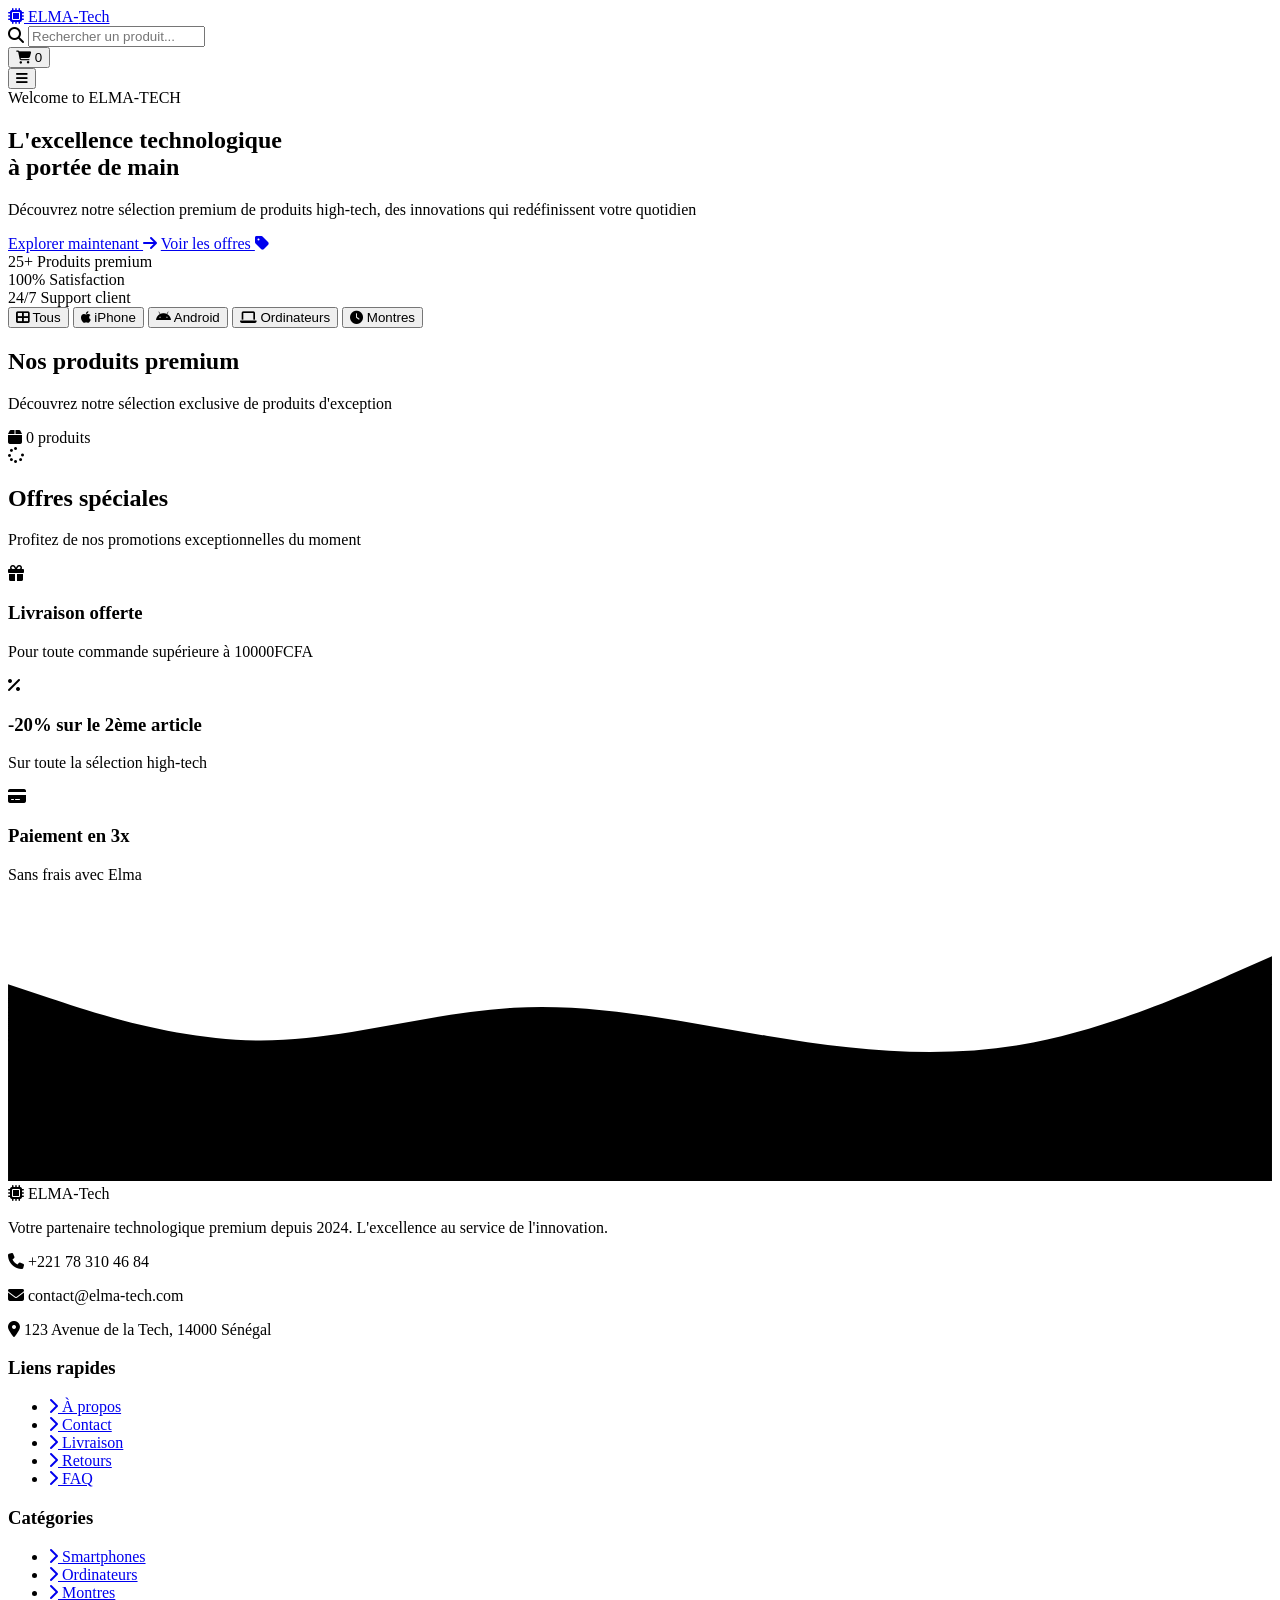
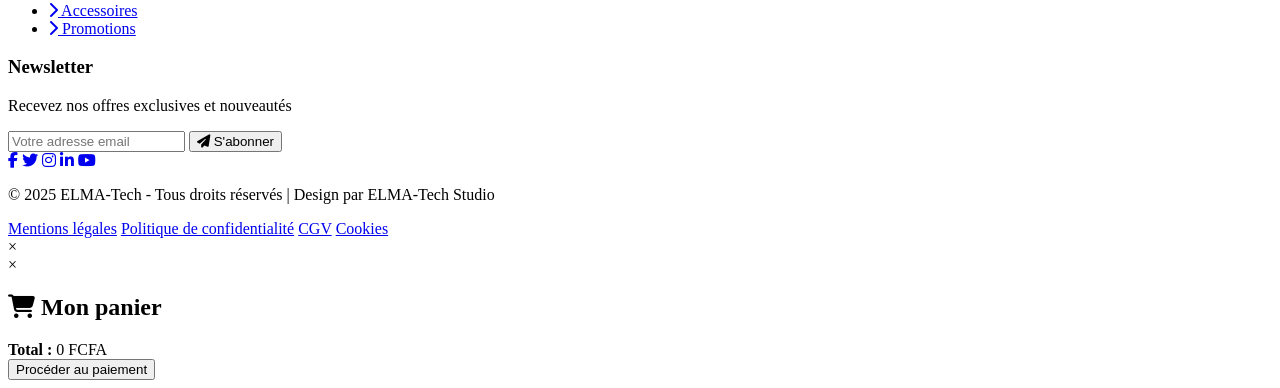
==== index.html @ 0ed6e957 "Initial commit" ====
<!DOCTYPE html>
<html lang="fr">
<head>
    <meta charset="UTF-8">
    <meta name="viewport" content="width=device-width, initial-scale=1.0, user-scalable=yes">
    <meta name="description" content="ELMA-Tech - Votre destination premium pour l'informatique, smartphones, ordinateurs et montres de luxe. Découvrez l'excellence technologique.">
    <meta name="author" content="ELMA-Tech">
    <title>ELMA-Tech | Excellence Technologique</title>
    <link rel="stylesheet" href="css/style.css">
    <link rel="preconnect" href="https://fonts.googleapis.com">
    <link rel="preconnect" href="https://fonts.gstatic.com" crossorigin>
    <link href="https://fonts.googleapis.com/css2?family=Inter:opsz,wght@14..32,300;14..32,400;14..32,500;14..32,600;14..32,700&family=Orbitron:wght@400;500;600;700;800;900&display=swap" rel="stylesheet">
    <link rel="stylesheet" href="https://cdnjs.cloudflare.com/ajax/libs/font-awesome/6.4.0/css/all.min.css">
</head>
<body>
    <!-- Header avec navigation animé -->
    <header class="header">
        <div class="header-bg-animation"></div>
        <div class="container">
            <div class="header-content">
                <div class="logo">
                    <a href="#">
                        <i class="fas fa-microchip"></i>
                        <span class="logo-text">ELMA-<span class="highlight">Tech</span></span>
                    </a>
                    <div class="logo-glow"></div>
                </div>
                
                <div class="search-bar">
                    <i class="fas fa-search"></i>
                    <input type="text" id="searchInput" placeholder="Rechercher un produit..." aria-label="Rechercher">
                </div>
                
                <div class="cart-icon">
                    <button id="cartButton" class="cart-btn" aria-label="Panier">
                        <i class="fas fa-shopping-cart"></i>
                        <span id="cartCount" class="cart-count">0</span>
                    </button>
                </div>
                
                <button class="mobile-menu-btn" id="mobileMenuBtn" aria-label="Menu">
                    <i class="fas fa-bars"></i>
                </button>
            </div>
        </div>
    </header>

    <!-- Banner principal amélioré -->
    <section class="hero">
        <div class="hero-overlay"></div>
        <div class="container">
            <div class="hero-content">
                <div class="hero-badge">Welcome to ELMA-TECH</div>
                <h1>L'excellence <span class="highlight">technologique</span><br>à portée de main</h1>
                <p>Découvrez notre sélection premium de produits high-tech, des innovations qui redéfinissent votre quotidien</p>
                <div class="hero-buttons">
                    <a href="#products" class="btn-primary">Explorer maintenant <i class="fas fa-arrow-right"></i></a>
                    <a href="#offers" class="btn-secondary">Voir les offres <i class="fas fa-tag"></i></a>
                </div>
                <div class="hero-stats">
                    <div class="stat">
                        <span class="stat-number">25+</span>
                        <span class="stat-label">Produits premium</span>
                    </div>
                    <div class="stat">
                        <span class="stat-number">100%</span>
                        <span class="stat-label">Satisfaction</span>
                    </div>
                    <div class="stat">
                        <span class="stat-number">24/7</span>
                        <span class="stat-label">Support client</span>
                    </div>
                </div>
            </div>
        </div>
    </section>

    <!-- Filtres catégories améliorés -->
    <section class="filters-section">
        <div class="container">
            <div class="filters-wrapper">
                <div class="filter-buttons">
                    <button class="filter-btn active" data-category="all">
                        <i class="fas fa-th-large"></i> Tous
                    </button>
                    <button class="filter-btn" data-category="iphone">
                        <i class="fab fa-apple"></i> iPhone
                    </button>
                    <button class="filter-btn" data-category="android">
                        <i class="fab fa-android"></i> Android
                    </button>
                    <button class="filter-btn" data-category="computer">
                        <i class="fas fa-laptop"></i> Ordinateurs
                    </button>
                    <button class="filter-btn" data-category="watch">
                        <i class="fas fa-clock"></i> Montres
                    </button>
                </div>
            </div>
        </div>
    </section>

    <!-- Grille produits -->
    <main class="main-content">
        <div class="container">
            <div class="products-header">
                <div class="products-header-left">
                    <h2 id="products">Nos produits <span class="highlight">premium</span></h2>
                    <p>Découvrez notre sélection exclusive de produits d'exception</p>
                </div>
                <div class="products-count">
                    <i class="fas fa-box"></i>
                    <span id="productsCount">0</span> produits
                </div>
            </div>
            <div class="products-grid" id="productsGrid">
                <!-- Les produits seront injectés ici par JavaScript -->
            </div>
            <div class="loading-spinner" id="loadingSpinner">
                <i class="fas fa-spinner fa-spin"></i>
            </div>
        </div>
    </main>

    <!-- Section des offres spéciales -->
    <section class="offers-section" id="offers">
        <div class="container">
            <div class="offers-header">
                <h2>Offres <span class="highlight">spéciales</span></h2>
                <p>Profitez de nos promotions exceptionnelles du moment</p>
            </div>
            <div class="offers-grid">
                <div class="offer-card">
                    <div class="offer-icon">
                        <i class="fas fa-gift"></i>
                    </div>
                    <h3>Livraison offerte</h3>
                    <p>Pour toute commande supérieure à 10000FCFA</p>
                </div>
                <div class="offer-card">
                    <div class="offer-icon">
                        <i class="fas fa-percent"></i>
                    </div>
                    <h3>-20% sur le 2ème article</h3>
                    <p>Sur toute la sélection high-tech</p>
                </div>
                <div class="offer-card">
                    <div class="offer-icon">
                        <i class="fas fa-credit-card"></i>
                    </div>
                    <h3>Paiement en 3x</h3>
                    <p>Sans frais avec Elma</p>
                </div>
            </div>
        </div>
    </section>

    <!-- Footer amélioré -->
    <footer class="footer">
        <div class="footer-waves">
            <svg xmlns="http://www.w3.org/2000/svg" viewBox="0 0 1440 320">
                <path fill="currentColor" fill-opacity="1" d="M0,96L48,112C96,128,192,160,288,160C384,160,480,128,576,122.7C672,117,768,139,864,154.7C960,171,1056,181,1152,165.3C1248,149,1344,107,1392,85.3L1440,64L1440,320L1392,320C1344,320,1248,320,1152,320C1056,320,960,320,864,320C768,320,672,320,576,320C480,320,384,320,288,320C192,320,96,320,48,320L0,320Z"></path>
            </svg>
        </div>
        <div class="container">
            <div class="footer-content">
                <div class="footer-section">
                    <div class="footer-logo">
                        <i class="fas fa-microchip"></i>
                        <span>ELMA-<span class="highlight">Tech</span></span>
                    </div>
                    <p>Votre partenaire technologique premium depuis 2024. L'excellence au service de l'innovation.</p>
                    <div class="contact-info">
                        <p><i class="fas fa-phone"></i> +221 78 310 46 84</p>
                        <p><i class="fas fa-envelope"></i> contact@elma-tech.com</p>
                        <p><i class="fas fa-map-marker-alt"></i> 123 Avenue de la Tech, 14000 Sénégal</p>
                    </div>
                </div>
                
                <div class="footer-section">
                    <h3>Liens rapides</h3>
                    <ul>
                        <li><a href="#"><i class="fas fa-chevron-right"></i> À propos</a></li>
                        <li><a href="#"><i class="fas fa-chevron-right"></i> Contact</a></li>
                        <li><a href="#"><i class="fas fa-chevron-right"></i> Livraison</a></li>
                        <li><a href="#"><i class="fas fa-chevron-right"></i> Retours</a></li>
                        <li><a href="#"><i class="fas fa-chevron-right"></i> FAQ</a></li>
                    </ul>
                </div>
                
                <div class="footer-section">
                    <h3>Catégories</h3>
                    <ul>
                        <li><a href="#"><i class="fas fa-chevron-right"></i> Smartphones</a></li>
                        <li><a href="#"><i class="fas fa-chevron-right"></i> Ordinateurs</a></li>
                        <li><a href="#"><i class="fas fa-chevron-right"></i> Montres</a></li>
                        <li><a href="#"><i class="fas fa-chevron-right"></i> Accessoires</a></li>
                        <li><a href="#"><i class="fas fa-chevron-right"></i> Promotions</a></li>
                    </ul>
                </div>
                
                <div class="footer-section">
                    <h3>Newsletter</h3>
                    <p>Recevez nos offres exclusives et nouveautés</p>
                    <form class="newsletter-form" id="newsletterForm">
                        <input type="email" placeholder="Votre adresse email" required>
                        <button type="submit">
                            <i class="fas fa-paper-plane"></i> S'abonner
                        </button>
                    </form>
                    <div class="social-links">
                        <a href="#" target="_blank" aria-label="Facebook"><i class="fab fa-facebook-f"></i></a>
                        <a href="#" target="_blank" aria-label="Twitter"><i class="fab fa-twitter"></i></a>
                        <a href="https://www.instagram.com/mamadoundiaye4590/" target="_blank" aria-label="Instagram"><i class="fab fa-instagram"></i></a>
                        <a href="https://www.linkedin.com/in/el-hadji-mamadou-ndiaye-293684285/" target="_blank" aria-label="LinkedIn"><i class="fab fa-linkedin-in"></i></a>
                        <a href="https://www.youtube.com/@elhadjindiaye8156" target="_blank" aria-label="YouTube"><i class="fab fa-youtube"></i></a>
                    </div>
                </div>
            </div>
            
            <div class="footer-bottom">
                <p>&copy; 2025 ELMA-Tech - Tous droits réservés | Design par ELMA-Tech Studio</p>
                <div class="legal-links">
                    <a href="#">Mentions légales</a>
                    <a href="#">Politique de confidentialité</a>
                    <a href="#">CGV</a>
                    <a href="#">Cookies</a>
                </div>
            </div>
        </div>
    </footer>

    <!-- Modale produit -->
    <div id="productModal" class="modal">
        <div class="modal-content">
            <span class="close-modal">&times;</span>
            <div id="modalProductDetails"></div>
        </div>
    </div>

    <!-- Modale panier -->
    <div id="cartModal" class="modal">
        <div class="modal-content cart-modal">
            <span class="close-modal">&times;</span>
            <h2><i class="fas fa-shopping-cart"></i> Mon panier</h2>
            <div id="cartItems" class="cart-items"></div>
            <div class="cart-total">
                <strong>Total :</strong> <span id="cartTotal">0</span> FCFA
            </div>
            <button id="checkoutBtn" class="btn-primary checkout-btn">Procéder au paiement</button>
        </div>
    </div>

    <script src="js/products.js"></script>
    <script src="js/cart.js"></script>
    <script src="js/main.js"></script>
</body>
</html>
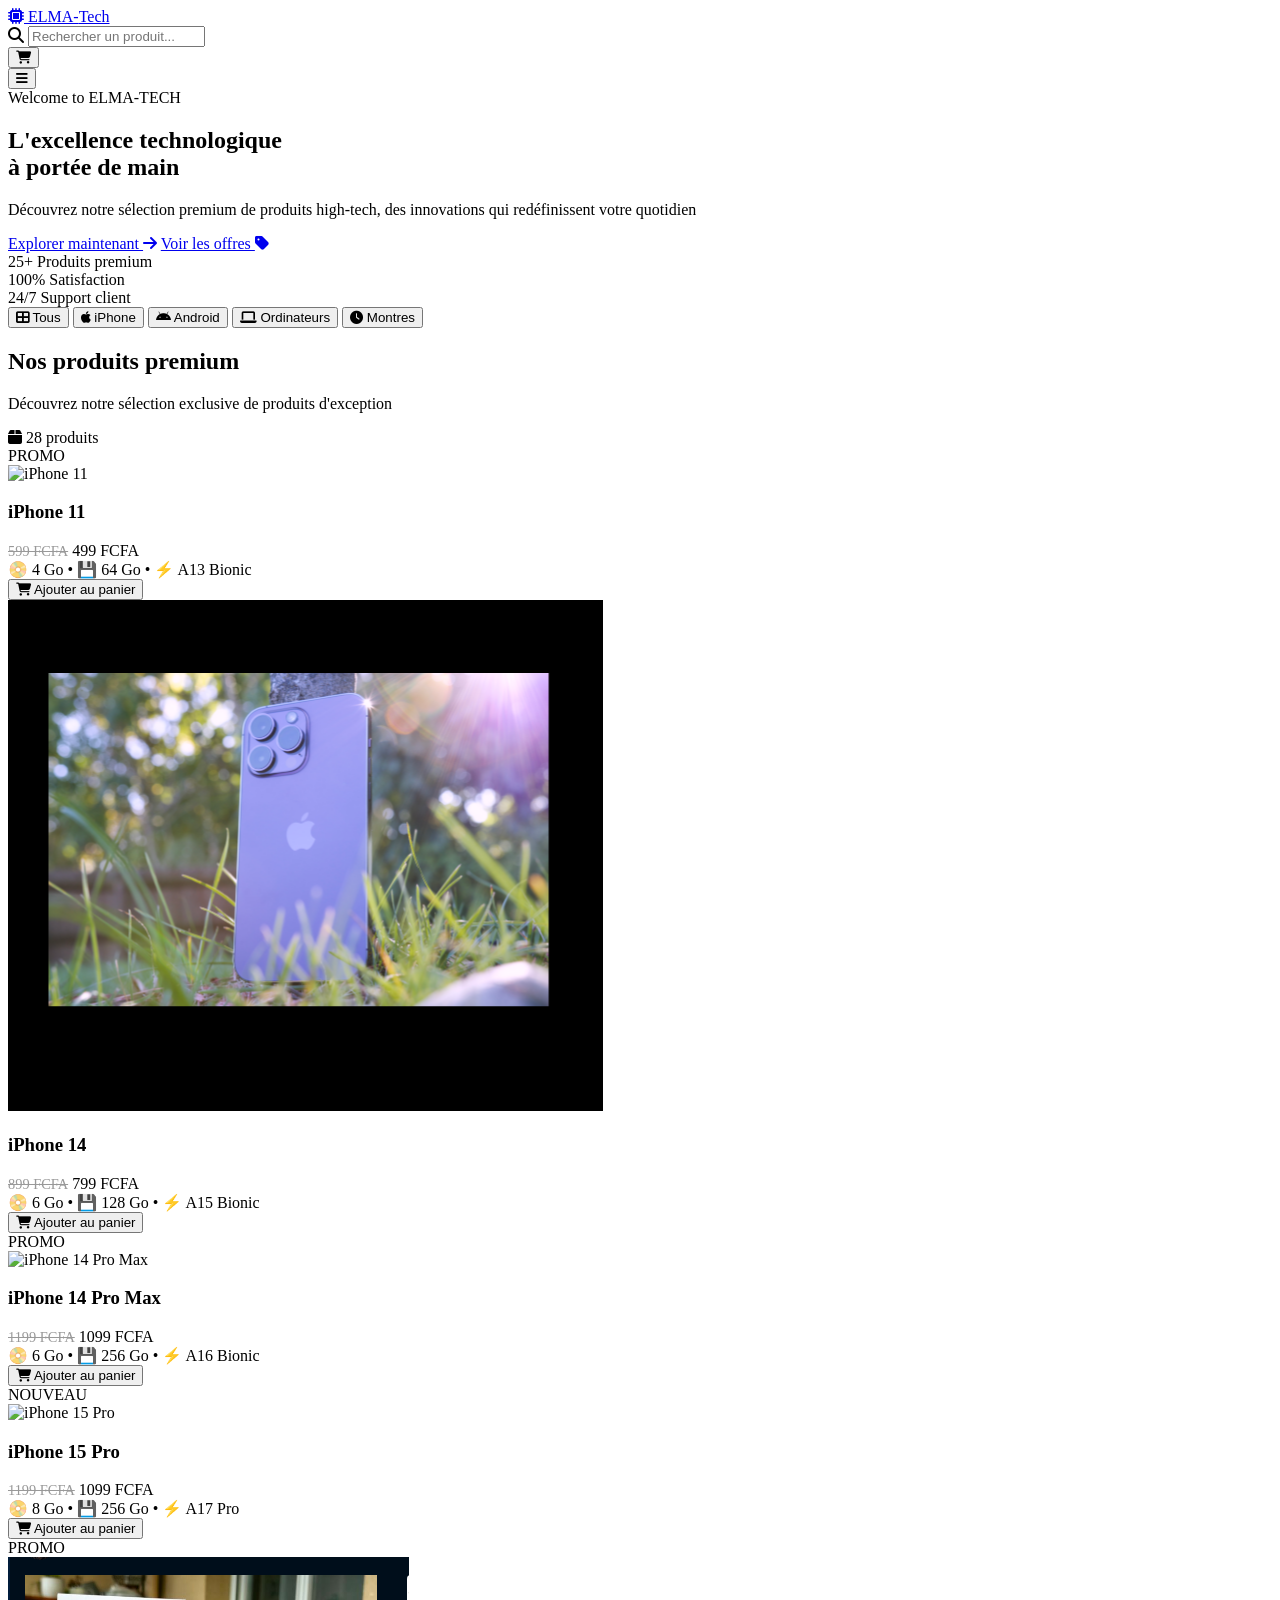
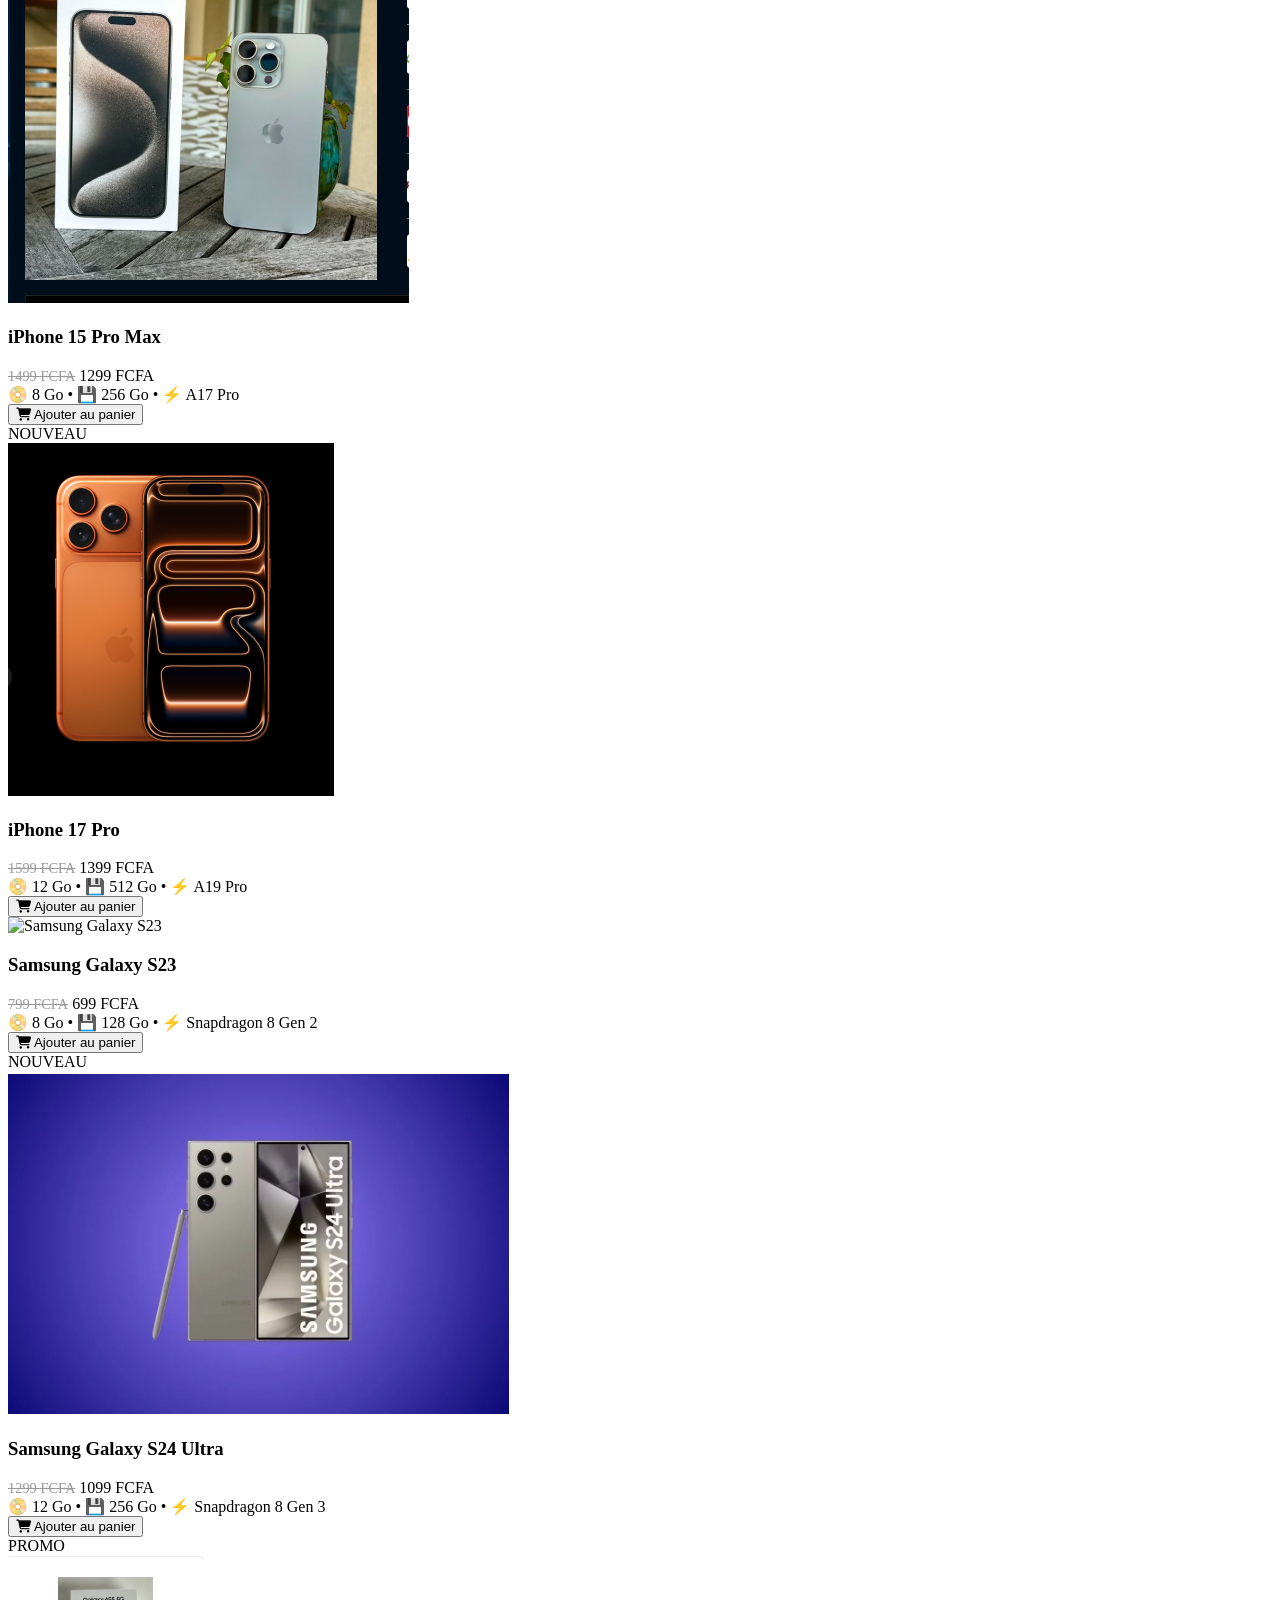
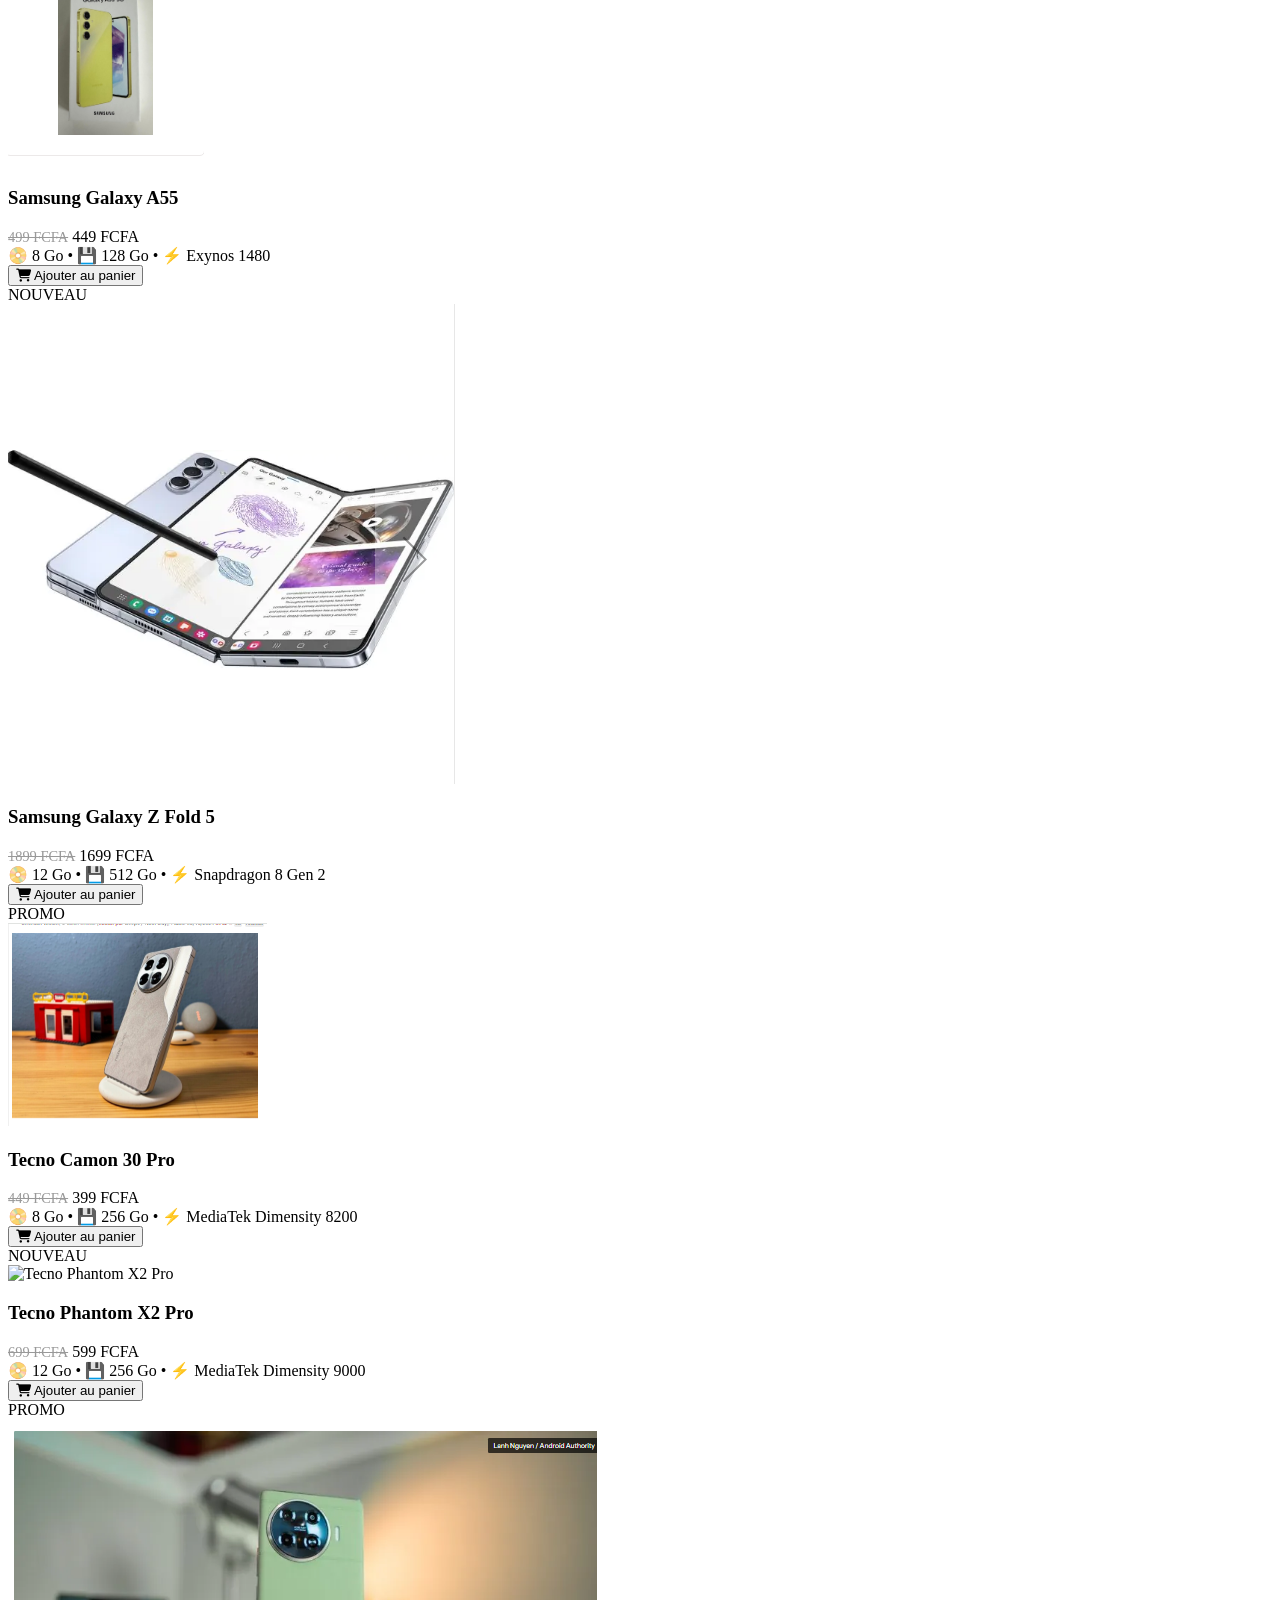
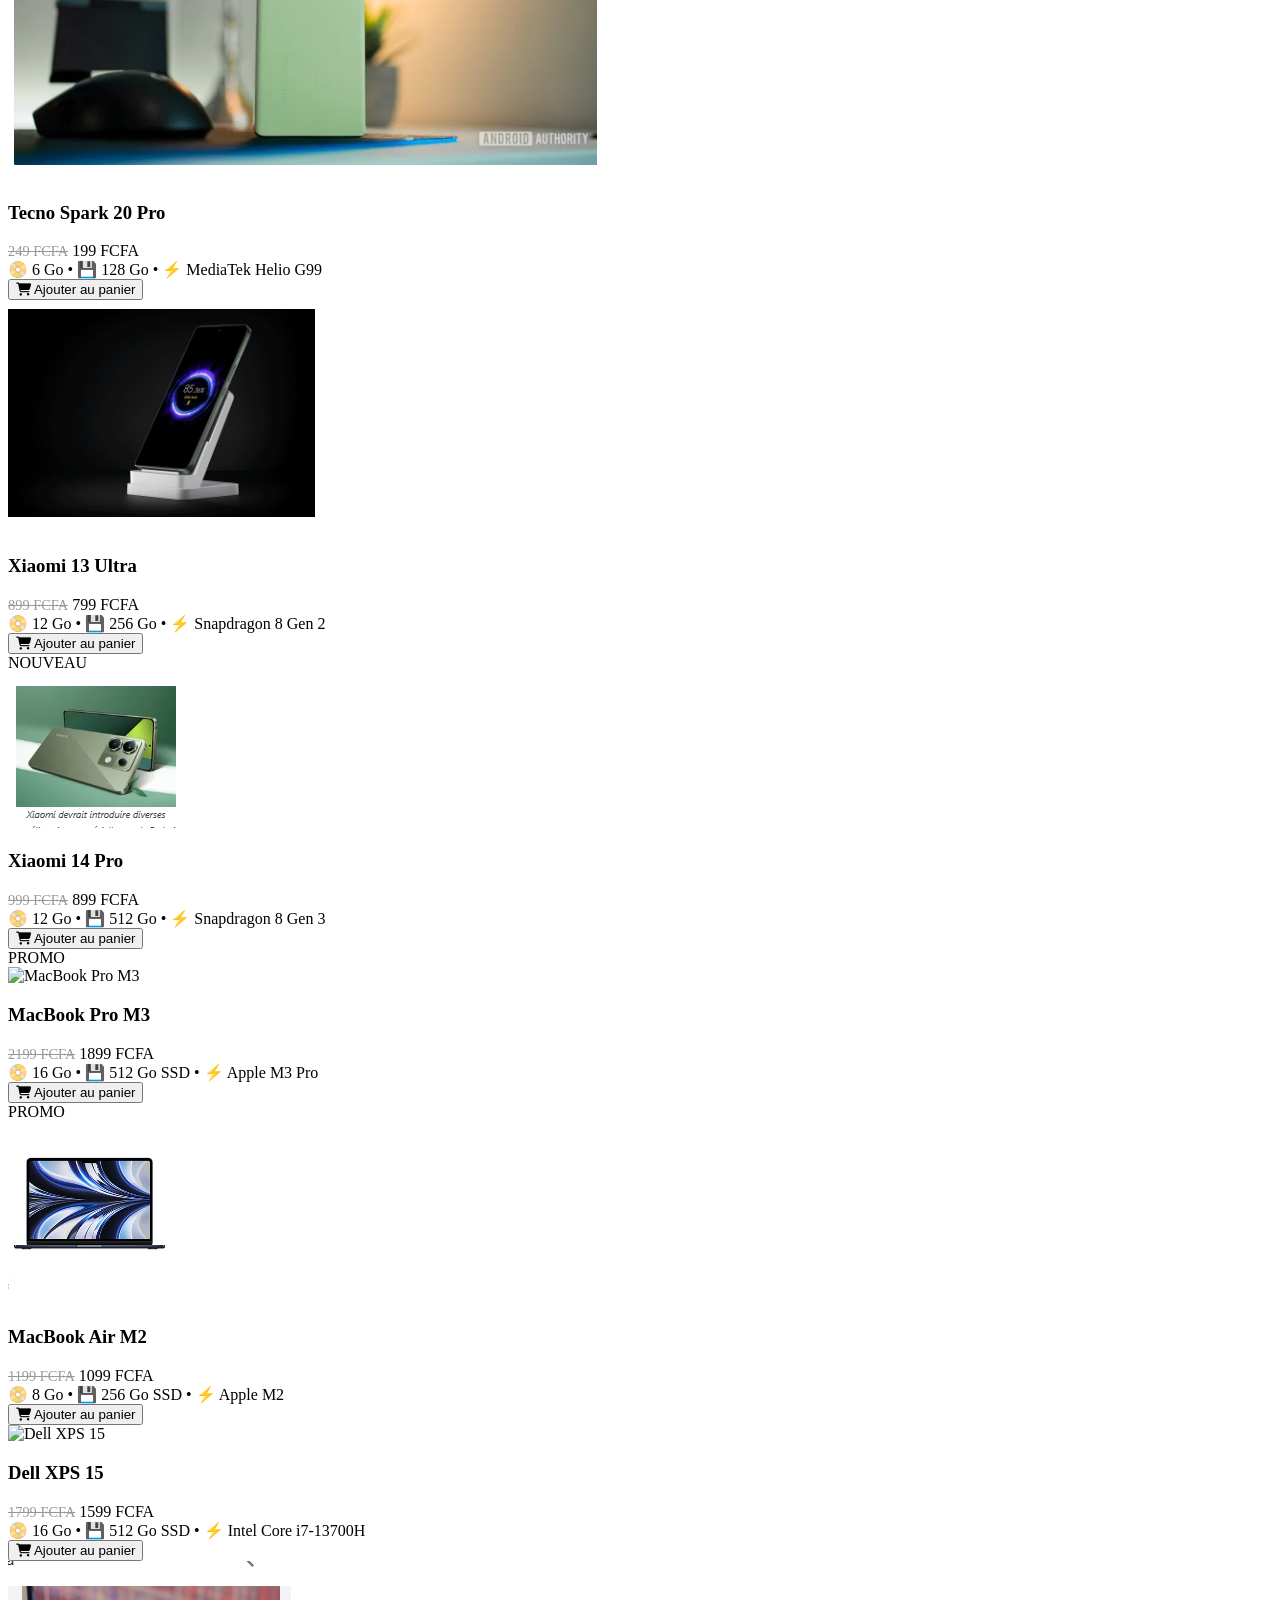
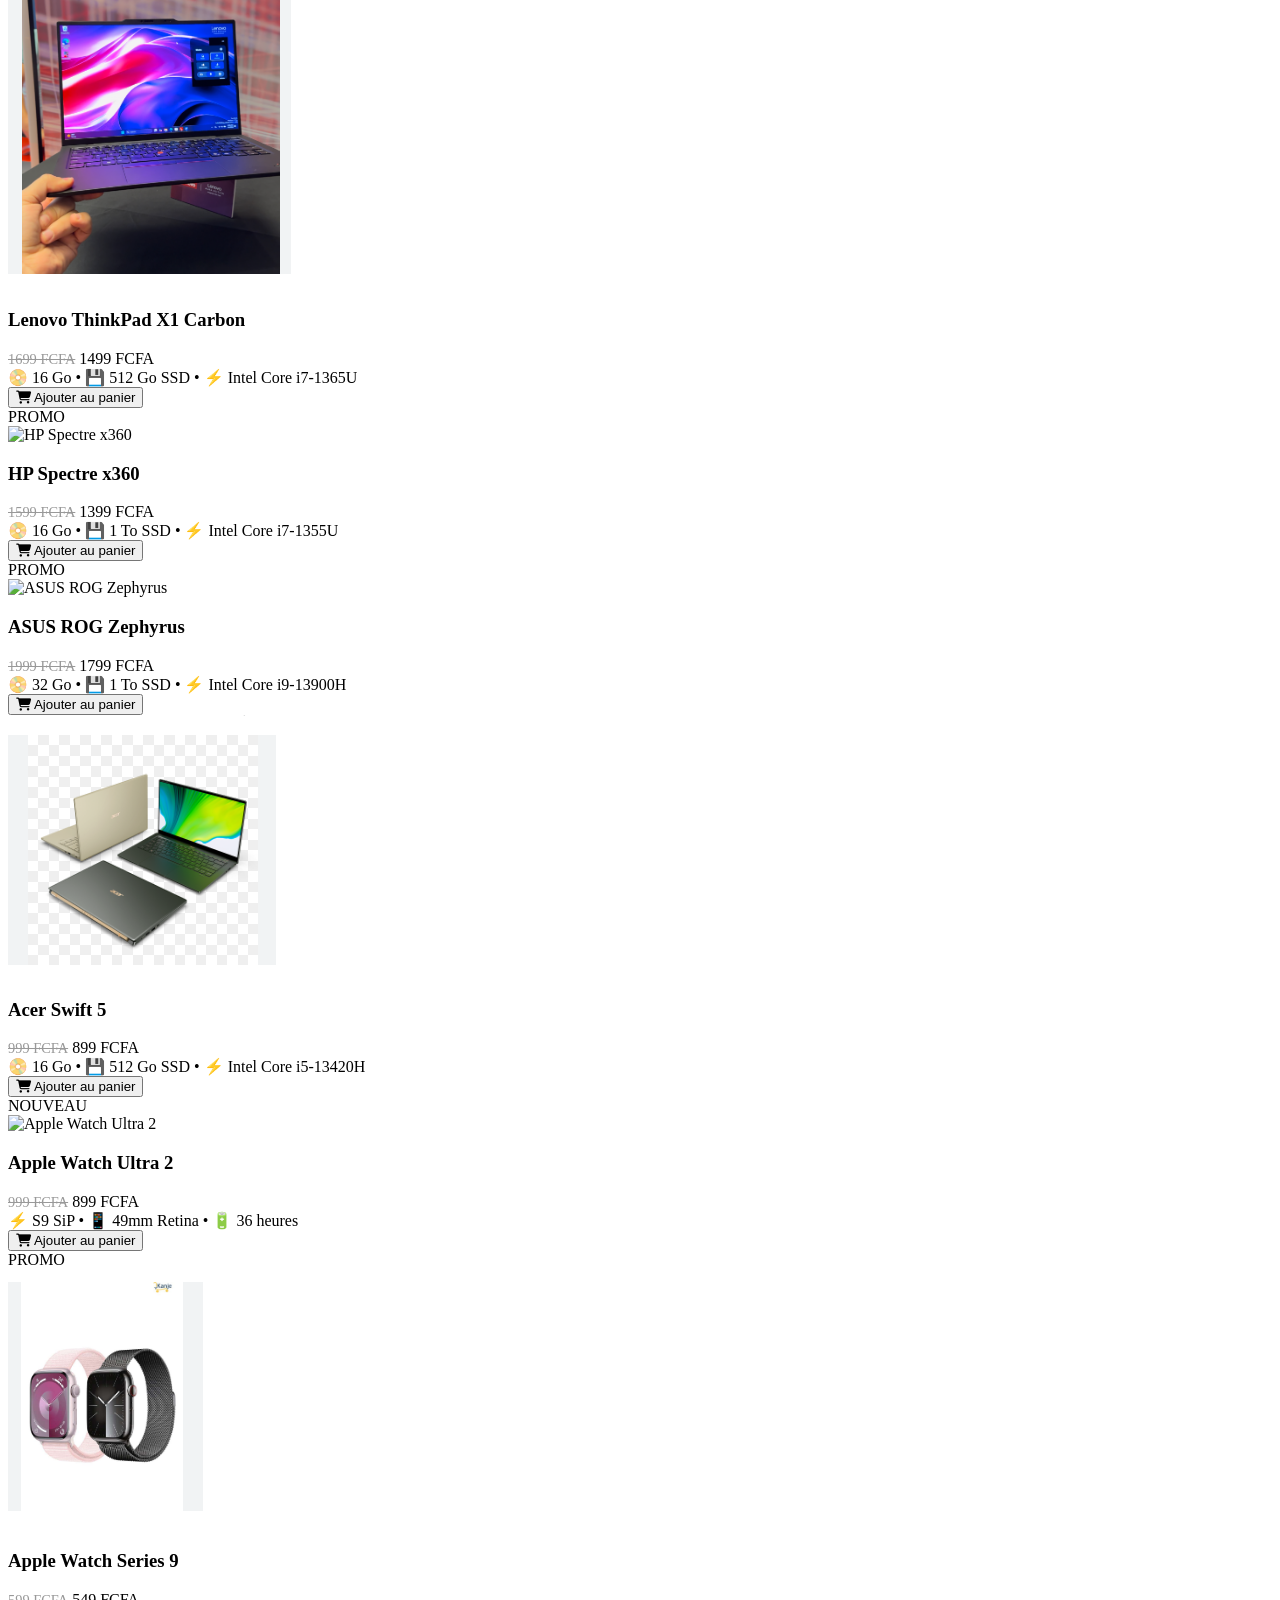
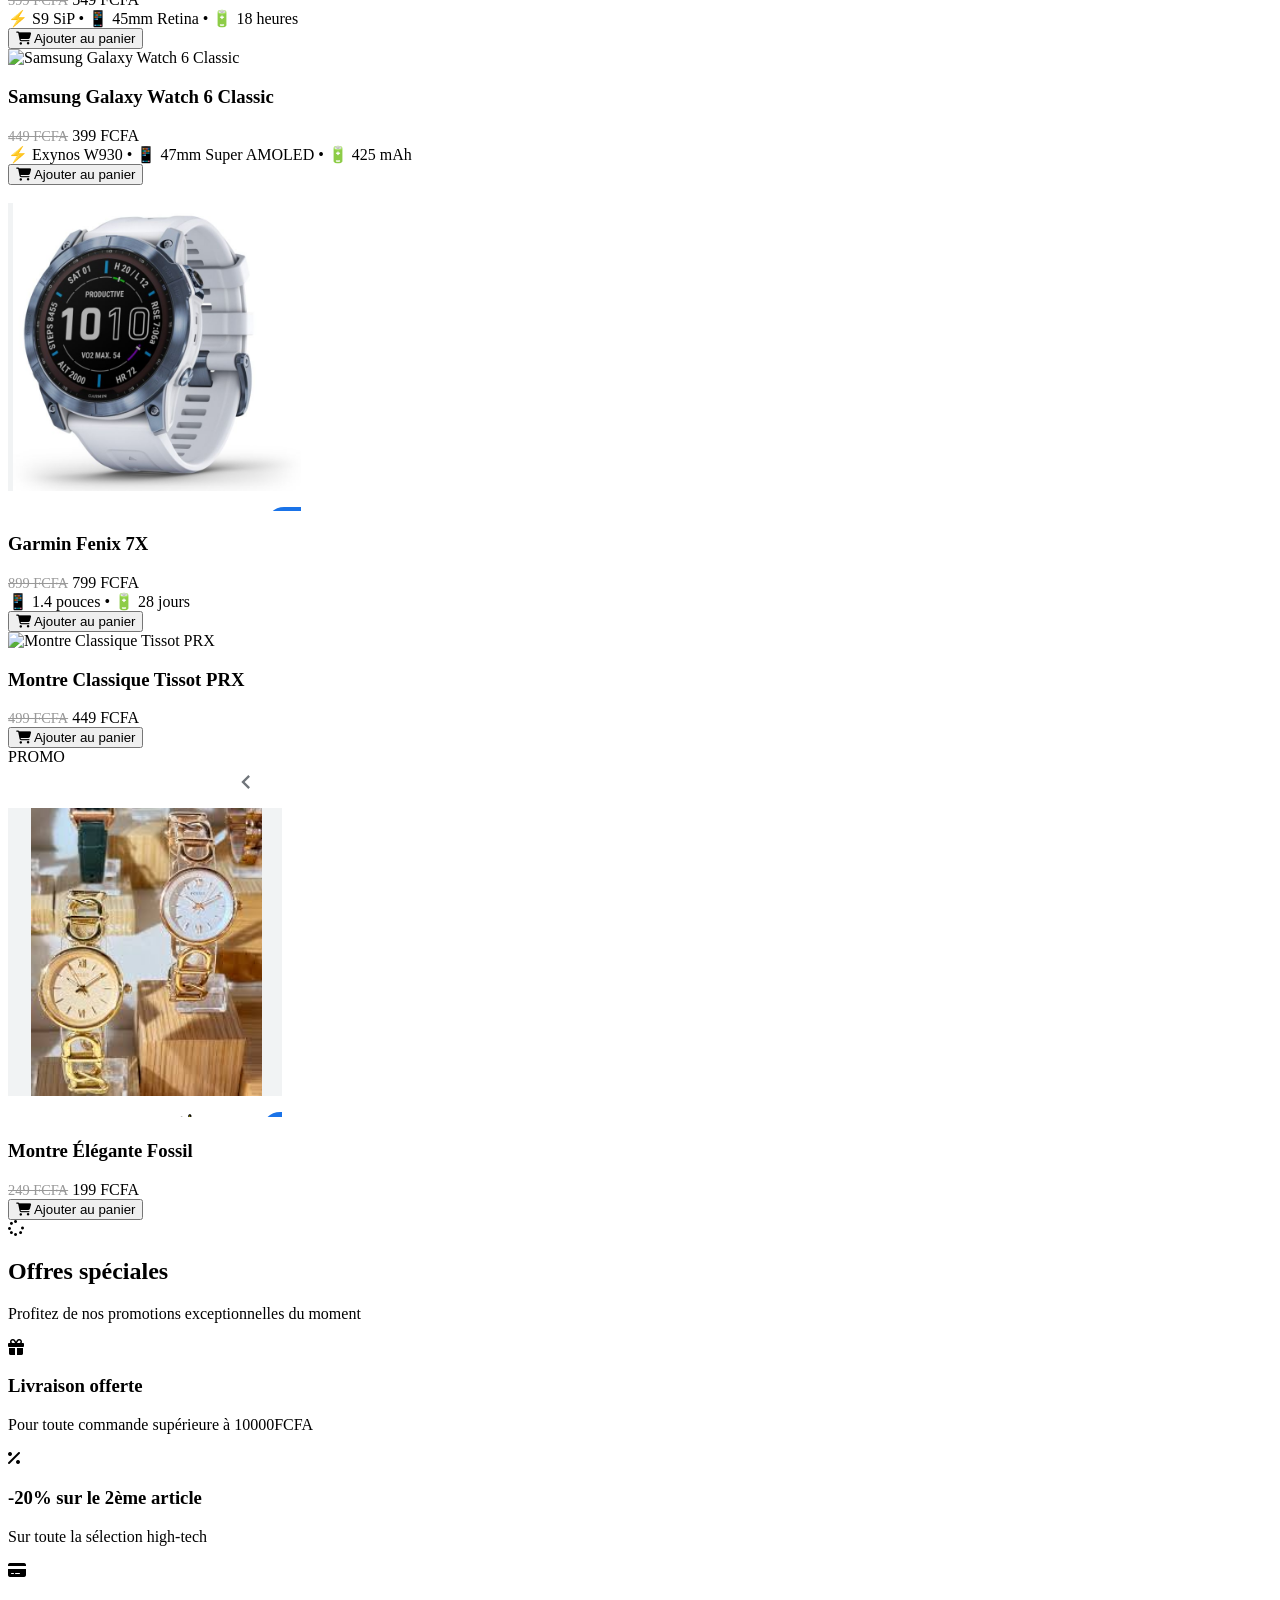
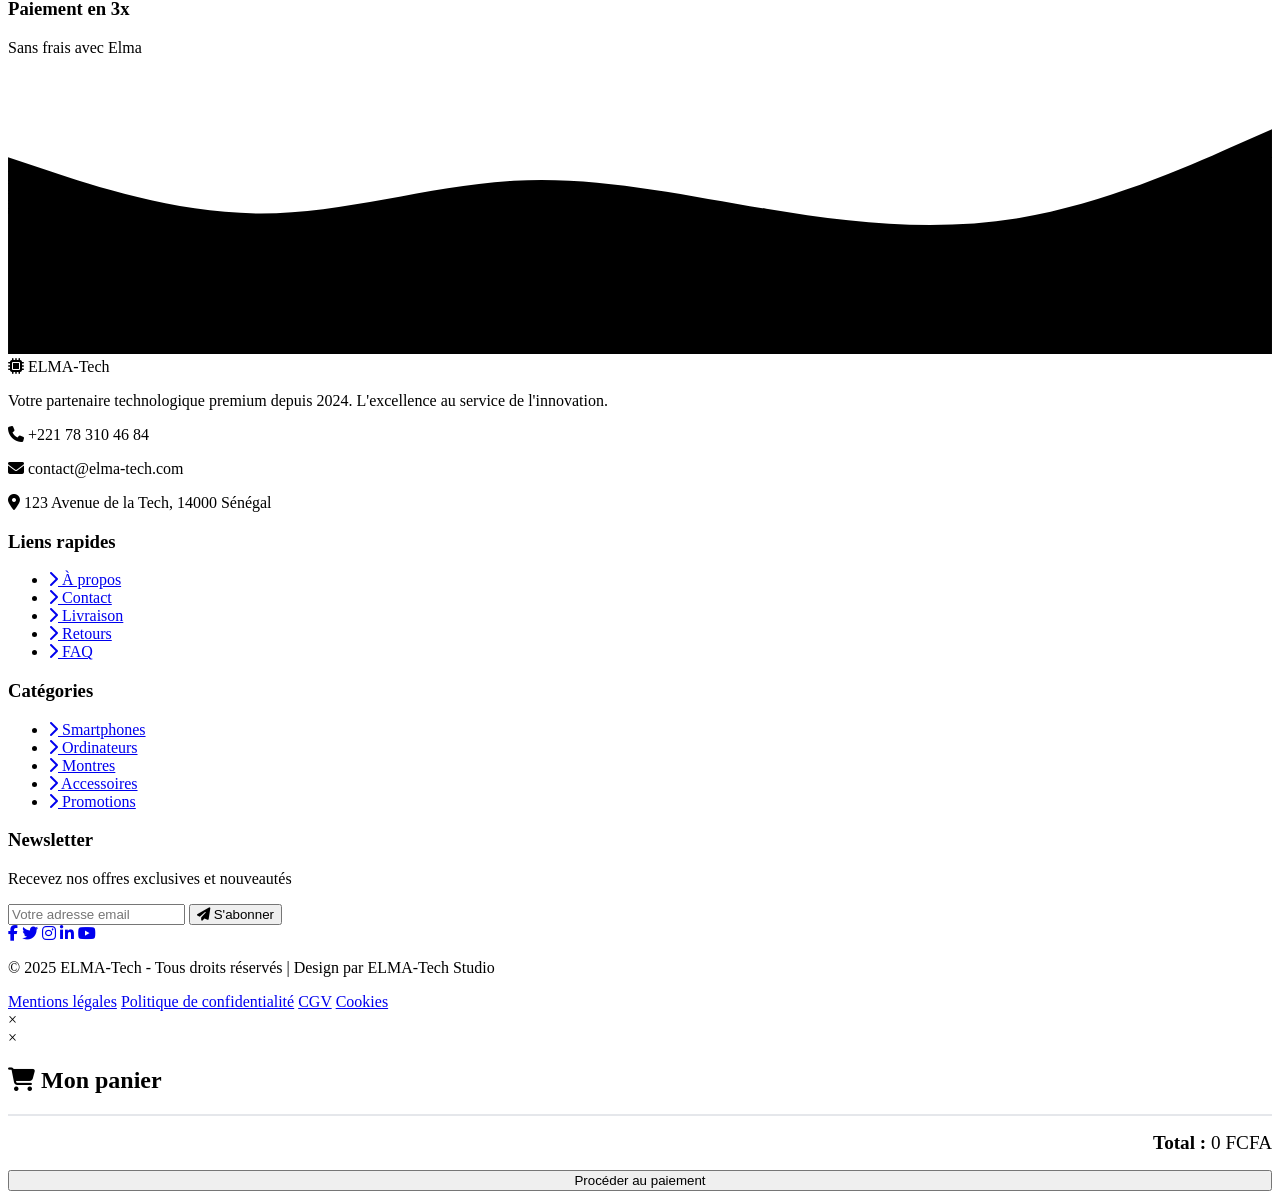
==== commit f8e9861a: "Correction de la casse CSS et JS pour Linux" ====
--- a/index.html
+++ b/index.html
@@ -251,8 +251,8 @@
         </div>
     </div>
 
-    <script src="js/products.js"></script>
-    <script src="js/cart.js"></script>
-    <script src="js/main.js"></script>
+    <script src="JS/products.js"></script>
+    <script src="JS/cart.js"></script>
+    <script src="JS/main.js"></script>
 </body>
 </html>
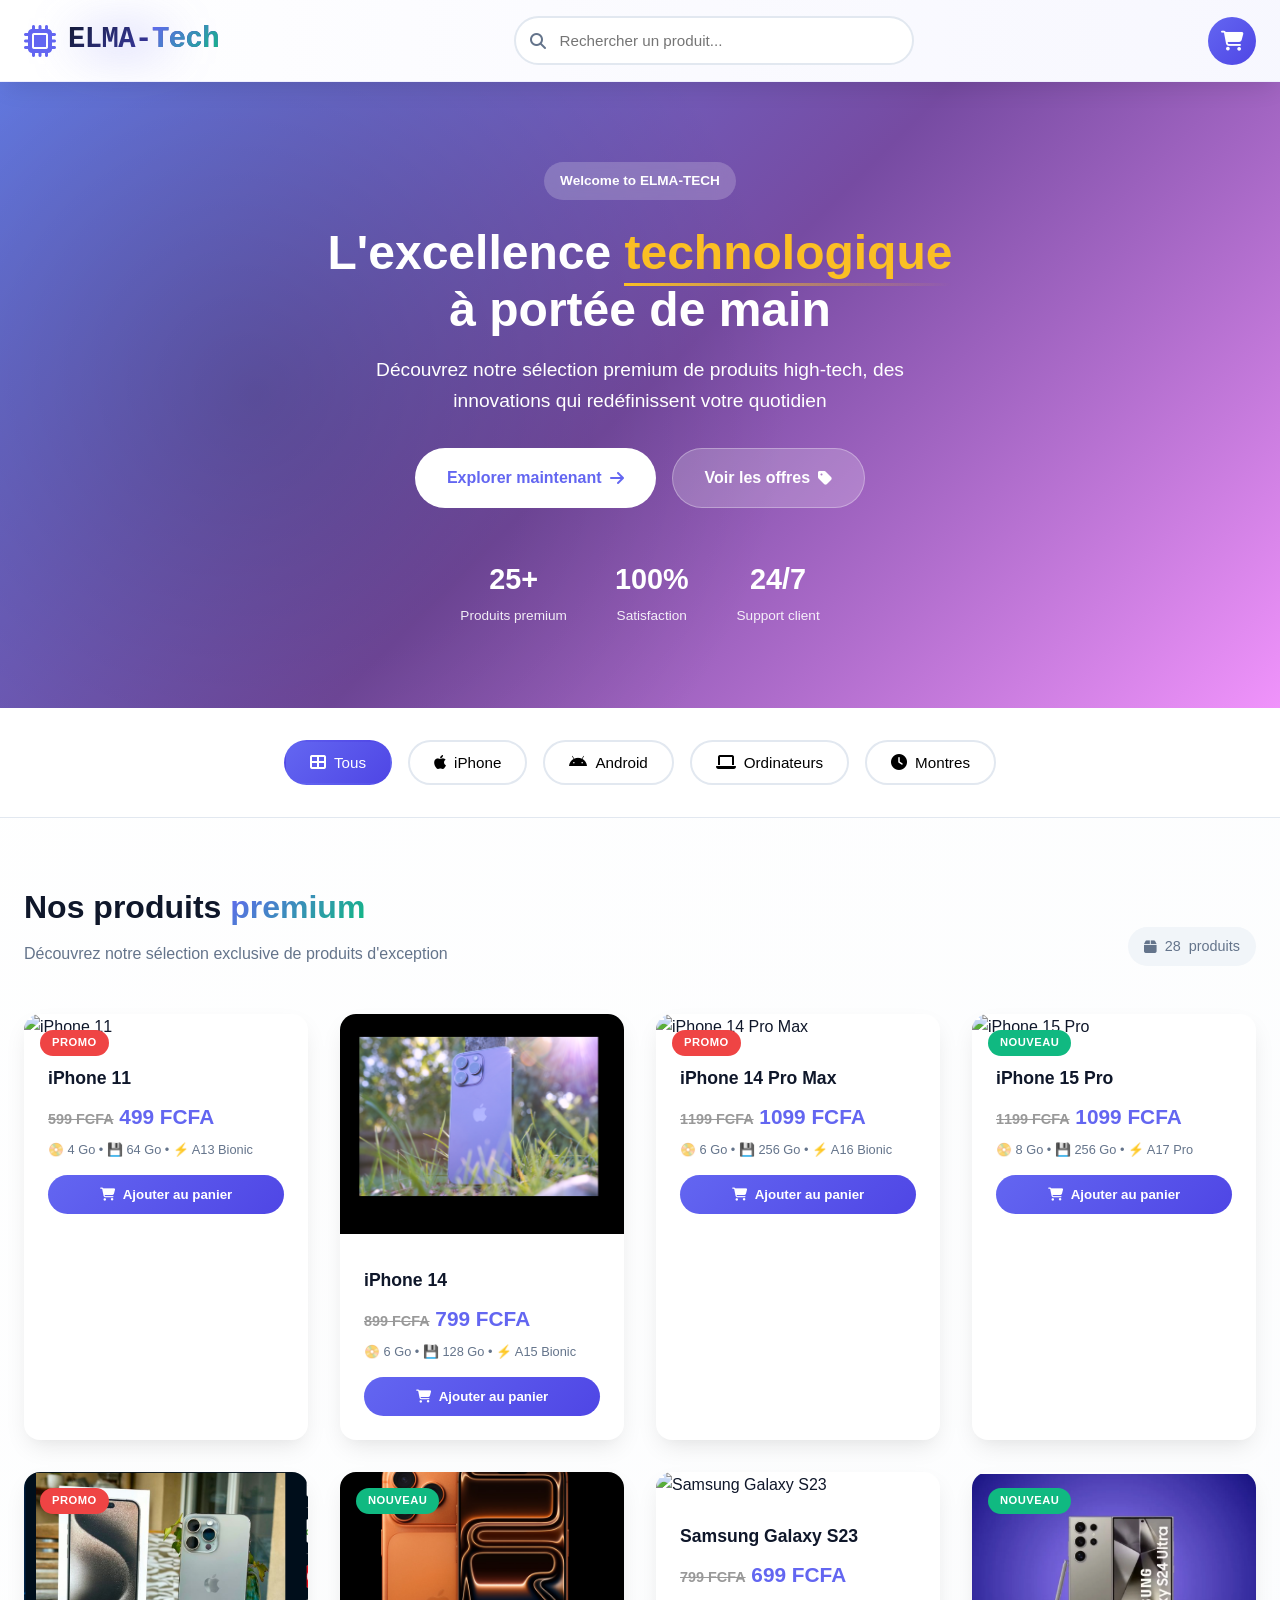
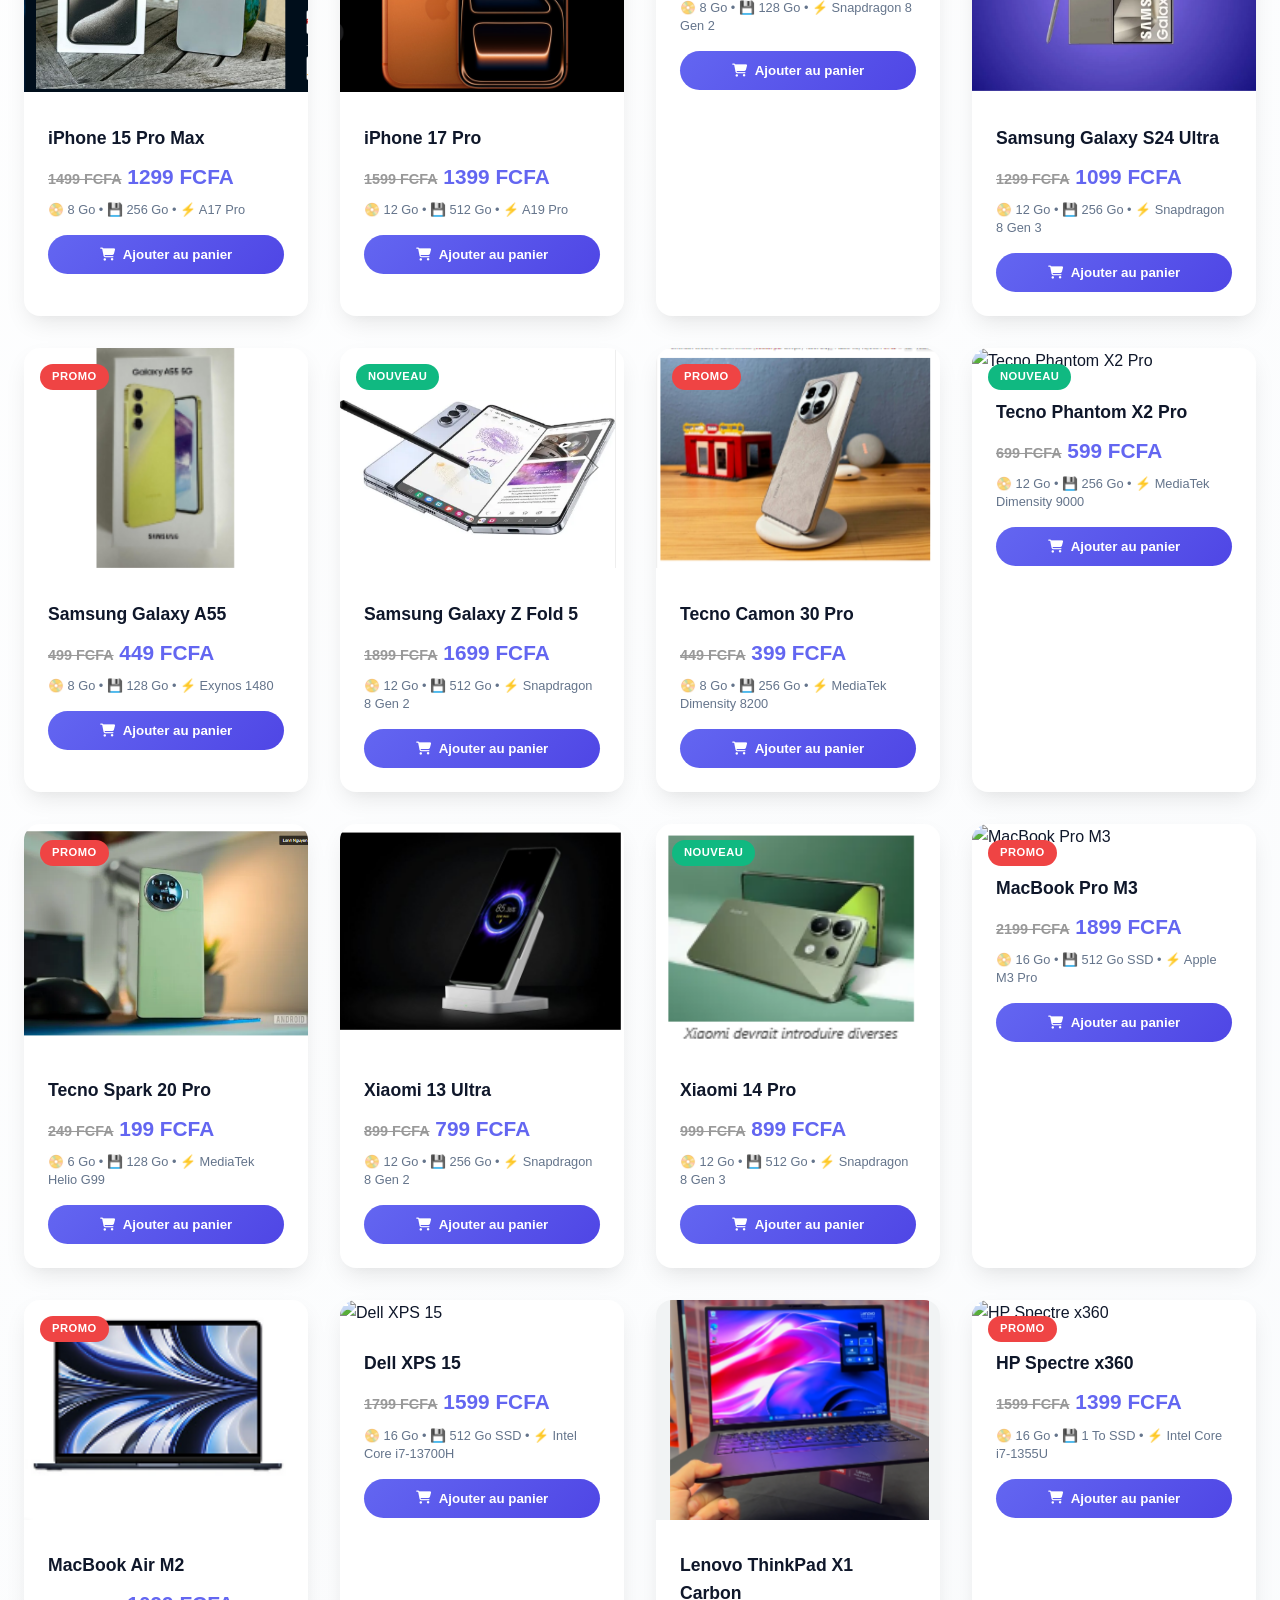
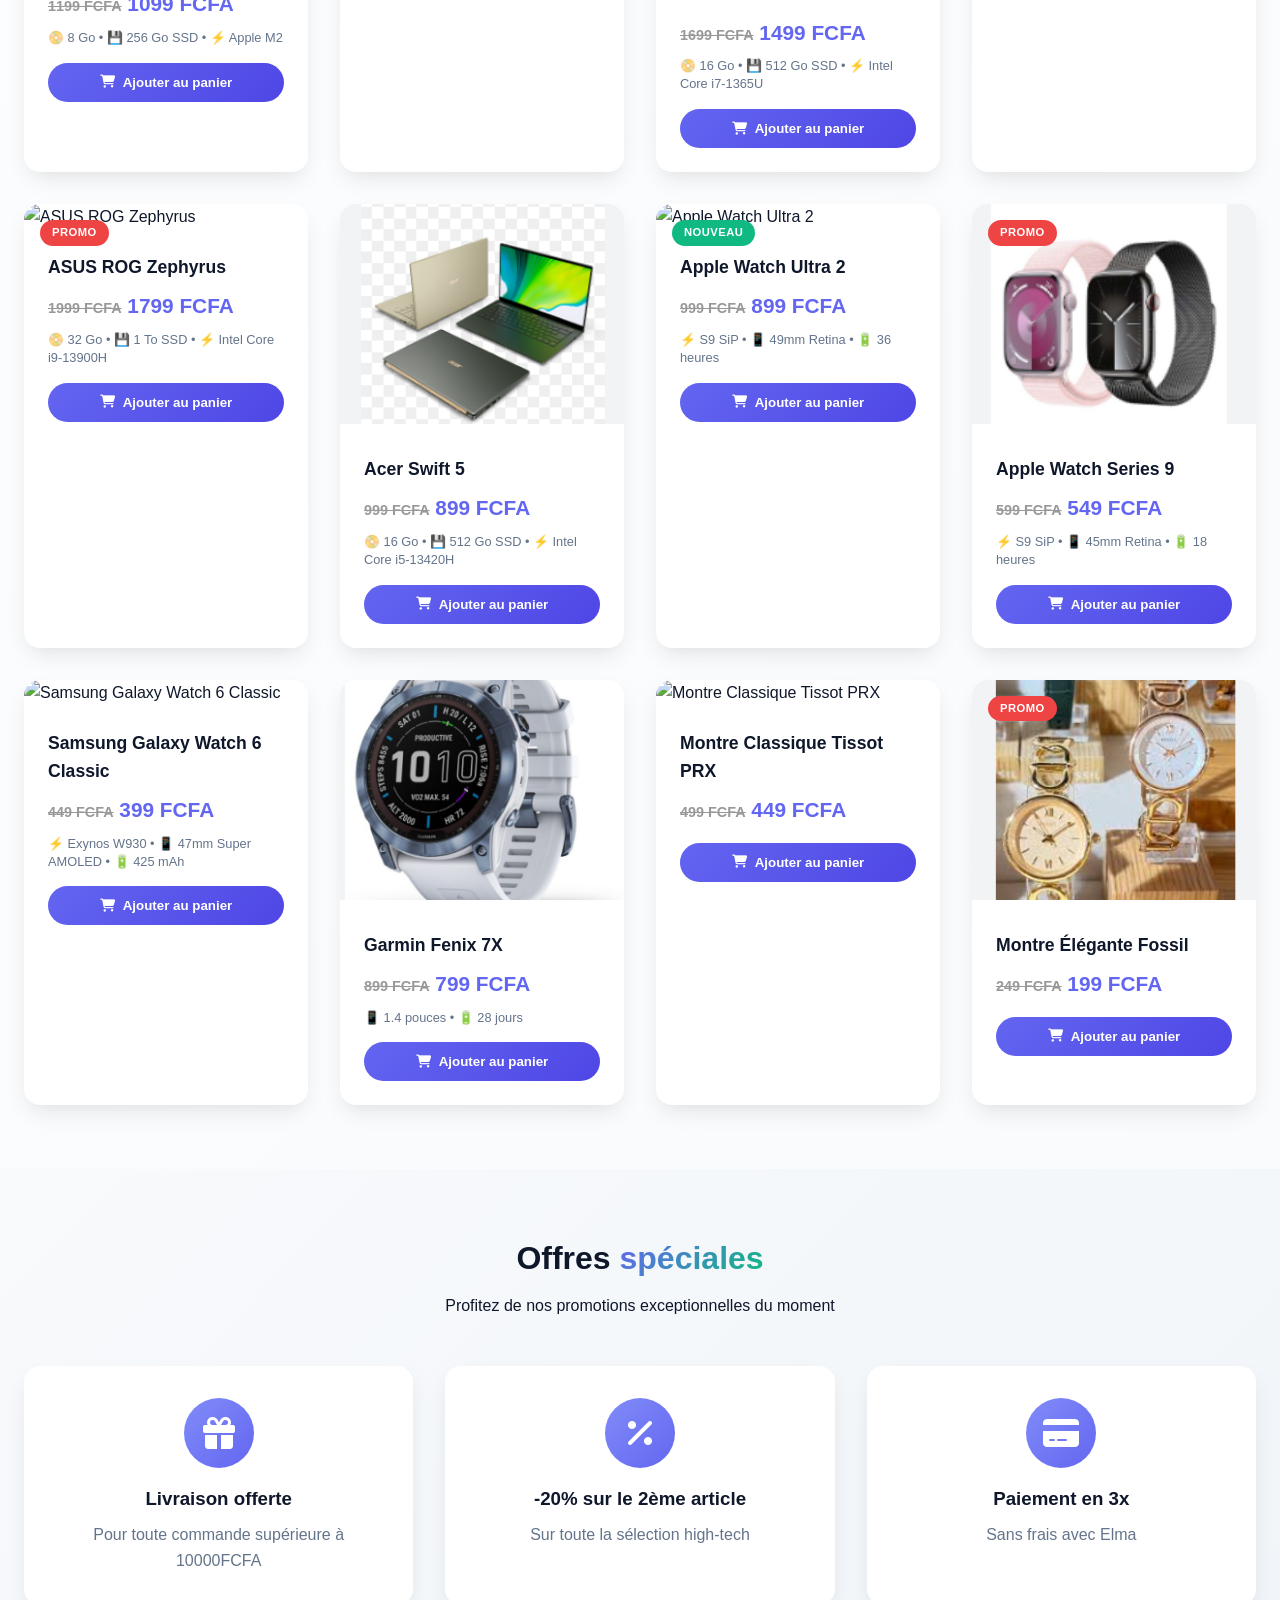
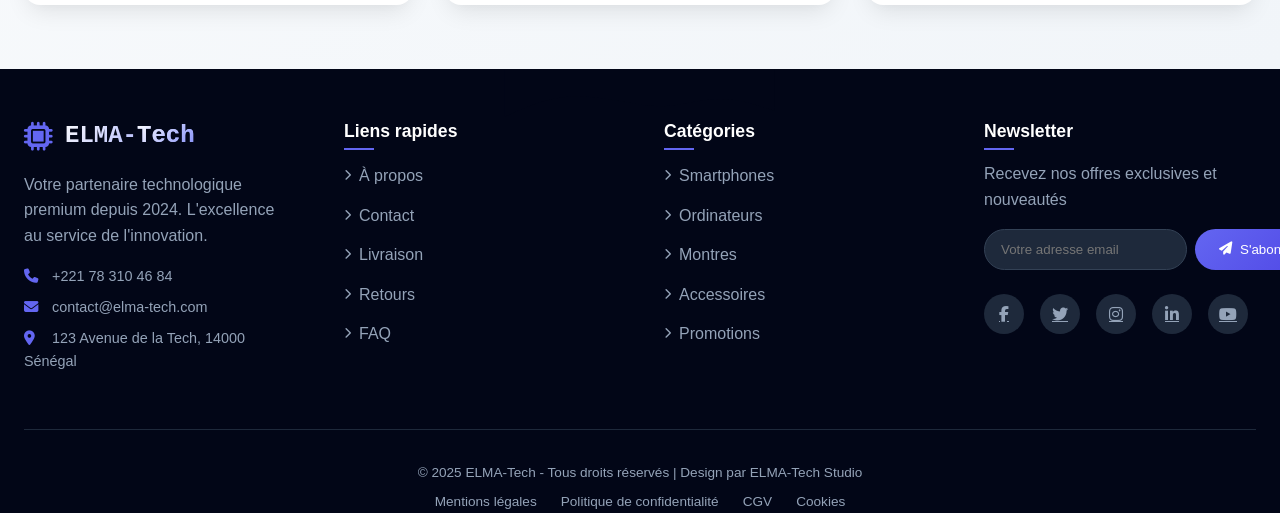
==== commit 913c7933: "Fix: passage en minuscules pour la compatibilité GitHub" ====
--- a/index.html
+++ b/index.html
@@ -251,8 +251,8 @@
         </div>
     </div>
 
-    <script src="JS/products.js"></script>
-    <script src="JS/cart.js"></script>
-    <script src="JS/main.js"></script>
+    <script src="js/products.js"></script>
+    <script src="js/cart.js"></script>
+    <script src="js/main.js"></script>
 </body>
 </html>
--- a/css/style.css
+++ b/css/style.css
@@ -0,0 +1,1062 @@
+/* Reset et variables */
+* {
+    margin: 0;
+    padding: 0;
+    box-sizing: border-box;
+}
+
+:root {
+    --primary-color: #6366f1;
+    --primary-dark: #4f46e5;
+    --primary-light: #818cf8;
+    --secondary-color: #10b981;
+    --accent-color: #f59e0b;
+    --dark-color: #0f172a;
+    --darker-color: #020617;
+    --light-color: #f8fafc;
+    --gray-color: #64748b;
+    --danger-color: #ef4444;
+    --warning-color: #f59e0b;
+    --success-color: #10b981;
+    --border-radius: 16px;
+    --box-shadow: 0 10px 25px -5px rgba(0, 0, 0, 0.1), 0 8px 10px -6px rgba(0, 0, 0, 0.02);
+    --box-shadow-lg: 0 20px 25px -5px rgba(0, 0, 0, 0.1), 0 10px 10px -5px rgba(0, 0, 0, 0.04);
+    --transition: all 0.3s cubic-bezier(0.4, 0, 0.2, 1);
+}
+
+body {
+    font-family: 'Inter', sans-serif;
+    line-height: 1.6;
+    color: var(--dark-color);
+    background: linear-gradient(135deg, #ffffff 0%, #f8fafc 100%);
+    overflow-x: hidden;
+}
+
+.container {
+    max-width: 1280px;
+    margin: 0 auto;
+    padding: 0 24px;
+}
+
+/* Header animé avec ELMA-Tech */
+.header {
+    position: sticky;
+    top: 0;
+    background: rgba(255, 255, 255, 0.98);
+    backdrop-filter: blur(20px);
+    box-shadow: var(--box-shadow);
+    z-index: 1000;
+    padding: 1rem 0;
+    border-bottom: 1px solid rgba(99, 102, 241, 0.1);
+}
+
+.header-bg-animation {
+    position: absolute;
+    top: 0;
+    left: 0;
+    right: 0;
+    bottom: 0;
+    background: linear-gradient(90deg, 
+        transparent 0%,
+        rgba(99, 102, 241, 0.03) 25%,
+        rgba(99, 102, 241, 0.05) 50%,
+        rgba(99, 102, 241, 0.03) 75%,
+        transparent 100%);
+    background-size: 200% 100%;
+    animation: headerGlow 8s ease-in-out infinite;
+    pointer-events: none;
+}
+
+@keyframes headerGlow {
+    0%, 100% {
+        background-position: 0% 50%;
+    }
+    50% {
+        background-position: 100% 50%;
+    }
+}
+
+.header-content {
+    display: flex;
+    align-items: center;
+    justify-content: space-between;
+    gap: 2rem;
+    position: relative;
+    z-index: 2;
+}
+
+.logo {
+    position: relative;
+}
+
+.logo a {
+    display: flex;
+    align-items: center;
+    gap: 0.75rem;
+    text-decoration: none;
+    position: relative;
+}
+
+.logo i {
+    font-size: 2rem;
+    color: var(--primary-color);
+    animation: pulseGlow 2s ease-in-out infinite;
+}
+
+@keyframes pulseGlow {
+    0%, 100% {
+        filter: drop-shadow(0 0 0px rgba(99, 102, 241, 0));
+    }
+    50% {
+        filter: drop-shadow(0 0 8px rgba(99, 102, 241, 0.5));
+    }
+}
+
+.logo-text {
+    font-family: 'Orbitron', monospace;
+    font-size: 1.8rem;
+    font-weight: 800;
+    background: linear-gradient(135deg, var(--dark-color) 0%, var(--primary-dark) 100%);
+    -webkit-background-clip: text;
+    -webkit-text-fill-color: transparent;
+    background-clip: text;
+    letter-spacing: -0.5px;
+}
+
+.logo-text .highlight {
+    background: linear-gradient(135deg, var(--primary-color) 0%, var(--secondary-color) 100%);
+    -webkit-background-clip: text;
+    -webkit-text-fill-color: transparent;
+    background-clip: text;
+}
+
+.logo-glow {
+    position: absolute;
+    top: 50%;
+    left: 50%;
+    transform: translate(-50%, -50%);
+    width: 100%;
+    height: 100%;
+    background: radial-gradient(circle, rgba(99, 102, 241, 0.2) 0%, transparent 70%);
+    filter: blur(20px);
+    animation: logoPulse 3s ease-in-out infinite;
+    pointer-events: none;
+}
+
+@keyframes logoPulse {
+    0%, 100% {
+        opacity: 0.3;
+        transform: translate(-50%, -50%) scale(0.8);
+    }
+    50% {
+        opacity: 0.6;
+        transform: translate(-50%, -50%) scale(1.2);
+    }
+}
+
+.search-bar {
+    flex: 1;
+    max-width: 400px;
+    position: relative;
+}
+
+.search-bar i {
+    position: absolute;
+    left: 1rem;
+    top: 50%;
+    transform: translateY(-50%);
+    color: var(--gray-color);
+    transition: var(--transition);
+}
+
+.search-bar input {
+    width: 100%;
+    padding: 0.875rem 1rem 0.875rem 2.75rem;
+    border: 2px solid #e2e8f0;
+    border-radius: 60px;
+    font-size: 0.95rem;
+    transition: var(--transition);
+    background: white;
+}
+
+.search-bar input:focus {
+    outline: none;
+    border-color: var(--primary-color);
+    box-shadow: 0 0 0 3px rgba(99, 102, 241, 0.1);
+}
+
+.search-bar input:focus + i {
+    color: var(--primary-color);
+}
+
+.cart-btn {
+    background: linear-gradient(135deg, var(--primary-color), var(--primary-dark));
+    border: none;
+    width: 48px;
+    height: 48px;
+    border-radius: 50%;
+    cursor: pointer;
+    position: relative;
+    color: white;
+    transition: var(--transition);
+    display: flex;
+    align-items: center;
+    justify-content: center;
+}
+
+.cart-btn i {
+    font-size: 1.25rem;
+}
+
+.cart-btn:hover {
+    transform: scale(1.05);
+    box-shadow: 0 4px 12px rgba(99, 102, 241, 0.4);
+}
+
+.cart-count {
+    position: absolute;
+    top: -4px;
+    right: -4px;
+    background: var(--accent-color);
+    color: white;
+    font-size: 0.7rem;
+    padding: 2px 6px;
+    border-radius: 50%;
+    font-weight: bold;
+    animation: bounce 0.3s ease;
+}
+
+@keyframes bounce {
+    0%, 100% {
+        transform: scale(1);
+    }
+    50% {
+        transform: scale(1.2);
+    }
+}
+
+.mobile-menu-btn {
+    display: none;
+    background: none;
+    border: none;
+    font-size: 1.5rem;
+    cursor: pointer;
+    color: var(--dark-color);
+}
+
+/* Hero Section améliorée */
+.hero {
+    position: relative;
+    background: linear-gradient(135deg, #667eea 0%, #764ba2 50%, #f093fb 100%);
+    padding: 5rem 0;
+    overflow: hidden;
+}
+
+.hero-overlay {
+    position: absolute;
+    top: 0;
+    left: 0;
+    right: 0;
+    bottom: 0;
+    background: radial-gradient(circle at 20% 50%, rgba(0,0,0,0.2) 0%, transparent 50%);
+}
+
+.hero-content {
+    position: relative;
+    z-index: 2;
+    text-align: center;
+    color: white;
+}
+
+.hero-badge {
+    display: inline-block;
+    padding: 0.5rem 1rem;
+    background: rgba(255, 255, 255, 0.2);
+    backdrop-filter: blur(10px);
+    border-radius: 60px;
+    font-size: 0.85rem;
+    font-weight: 600;
+    margin-bottom: 1.5rem;
+    animation: slideDown 0.5s ease;
+}
+
+.hero-content h1 {
+    font-size: 3rem;
+    margin-bottom: 1rem;
+    line-height: 1.2;
+    font-weight: 800;
+    animation: slideUp 0.5s ease 0.1s both;
+}
+
+.hero-content h1 .highlight {
+    color: #fbbf24;
+    position: relative;
+    display: inline-block;
+}
+
+.hero-content h1 .highlight::after {
+    content: '';
+    position: absolute;
+    bottom: -5px;
+    left: 0;
+    right: 0;
+    height: 3px;
+    background: linear-gradient(90deg, #fbbf24, transparent);
+}
+
+.hero-content p {
+    font-size: 1.2rem;
+    margin-bottom: 2rem;
+    opacity: 0.95;
+    max-width: 600px;
+    margin-left: auto;
+    margin-right: auto;
+    animation: slideUp 0.5s ease 0.2s both;
+}
+
+.hero-buttons {
+    display: flex;
+    gap: 1rem;
+    justify-content: center;
+    margin-bottom: 3rem;
+    animation: slideUp 0.5s ease 0.3s both;
+}
+
+.btn-primary {
+    display: inline-flex;
+    align-items: center;
+    gap: 0.5rem;
+    padding: 1rem 2rem;
+    background: white;
+    color: var(--primary-color);
+    text-decoration: none;
+    border-radius: 60px;
+    font-weight: 600;
+    transition: var(--transition);
+    border: none;
+    cursor: pointer;
+}
+
+.btn-primary:hover {
+    transform: translateY(-2px);
+    box-shadow: 0 10px 25px rgba(0, 0, 0, 0.2);
+    gap: 0.75rem;
+}
+
+.btn-secondary {
+    display: inline-flex;
+    align-items: center;
+    gap: 0.5rem;
+    padding: 1rem 2rem;
+    background: rgba(255, 255, 255, 0.2);
+    backdrop-filter: blur(10px);
+    color: white;
+    text-decoration: none;
+    border-radius: 60px;
+    font-weight: 600;
+    transition: var(--transition);
+    border: 1px solid rgba(255, 255, 255, 0.3);
+}
+
+.btn-secondary:hover {
+    background: rgba(255, 255, 255, 0.3);
+    transform: translateY(-2px);
+}
+
+.hero-stats {
+    display: flex;
+    justify-content: center;
+    gap: 3rem;
+    animation: slideUp 0.5s ease 0.4s both;
+}
+
+.stat {
+    text-align: center;
+}
+
+.stat-number {
+    display: block;
+    font-size: 1.8rem;
+    font-weight: 800;
+}
+
+.stat-label {
+    font-size: 0.85rem;
+    opacity: 0.9;
+}
+
+@keyframes slideDown {
+    from {
+        opacity: 0;
+        transform: translateY(-20px);
+    }
+    to {
+        opacity: 1;
+        transform: translateY(0);
+    }
+}
+
+@keyframes slideUp {
+    from {
+        opacity: 0;
+        transform: translateY(20px);
+    }
+    to {
+        opacity: 1;
+        transform: translateY(0);
+    }
+}
+
+/* Filtres */
+.filters-section {
+    padding: 2rem 0;
+    background: white;
+    position: sticky;
+    top: 80px;
+    z-index: 999;
+    border-bottom: 1px solid #e2e8f0;
+}
+
+.filter-buttons {
+    display: flex;
+    gap: 1rem;
+    flex-wrap: wrap;
+    justify-content: center;
+}
+
+.filter-btn {
+    padding: 0.75rem 1.5rem;
+    background: white;
+    border: 2px solid #e2e8f0;
+    border-radius: 60px;
+    cursor: pointer;
+    font-size: 0.95rem;
+    font-weight: 500;
+    transition: var(--transition);
+    display: flex;
+    align-items: center;
+    gap: 0.5rem;
+}
+
+.filter-btn i {
+    font-size: 1rem;
+}
+
+.filter-btn:hover {
+    border-color: var(--primary-color);
+    transform: translateY(-2px);
+}
+
+.filter-btn.active {
+    background: linear-gradient(135deg, var(--primary-color), var(--primary-dark));
+    color: white;
+    border-color: transparent;
+}
+
+/* Produits */
+.main-content {
+    padding: 4rem 0;
+}
+
+.products-header {
+    display: flex;
+    justify-content: space-between;
+    align-items: flex-end;
+    margin-bottom: 3rem;
+    flex-wrap: wrap;
+    gap: 1rem;
+}
+
+.products-header-left h2 {
+    font-size: 2rem;
+    color: var(--dark-color);
+    margin-bottom: 0.5rem;
+}
+
+.products-header-left h2 .highlight {
+    background: linear-gradient(135deg, var(--primary-color), var(--secondary-color));
+    -webkit-background-clip: text;
+    -webkit-text-fill-color: transparent;
+    background-clip: text;
+}
+
+.products-header-left p {
+    color: var(--gray-color);
+}
+
+.products-count {
+    display: flex;
+    align-items: center;
+    gap: 0.5rem;
+    padding: 0.5rem 1rem;
+    background: #f1f5f9;
+    border-radius: 60px;
+    color: var(--gray-color);
+    font-size: 0.9rem;
+}
+
+.products-grid {
+    display: grid;
+    grid-template-columns: repeat(auto-fill, minmax(280px, 1fr));
+    gap: 2rem;
+}
+
+.product-card {
+    background: white;
+    border-radius: var(--border-radius);
+    overflow: hidden;
+    box-shadow: var(--box-shadow);
+    transition: var(--transition);
+    position: relative;
+    cursor: pointer;
+}
+
+.product-card:hover {
+    transform: translateY(-8px);
+    box-shadow: var(--box-shadow-lg);
+}
+
+.product-badge {
+    position: absolute;
+    top: 1rem;
+    left: 1rem;
+    padding: 0.25rem 0.75rem;
+    background: var(--warning-color);
+    color: white;
+    border-radius: 60px;
+    font-size: 0.7rem;
+    font-weight: 600;
+    z-index: 1;
+    text-transform: uppercase;
+    letter-spacing: 0.5px;
+}
+
+.product-badge.promo {
+    background: var(--danger-color);
+}
+
+.product-badge.new {
+    background: var(--success-color);
+}
+
+.product-image {
+    width: 100%;
+    height: 220px;
+    object-fit: cover;
+    transition: var(--transition);
+}
+
+.product-card:hover .product-image {
+    transform: scale(1.05);
+}
+
+.product-info {
+    padding: 1.5rem;
+}
+
+.product-title {
+    font-size: 1.1rem;
+    font-weight: 600;
+    margin-bottom: 0.5rem;
+    color: var(--dark-color);
+}
+
+.product-price {
+    font-size: 1.3rem;
+    font-weight: bold;
+    color: var(--primary-color);
+    margin: 0.5rem 0;
+}
+
+.product-specs {
+    font-size: 0.8rem;
+    color: var(--gray-color);
+    margin-top: 0.5rem;
+    line-height: 1.4;
+}
+
+.add-to-cart-btn {
+    width: 100%;
+    padding: 0.75rem;
+    margin-top: 1rem;
+    background: linear-gradient(135deg, var(--primary-color), var(--primary-dark));
+    color: white;
+    border: none;
+    border-radius: 60px;
+    cursor: pointer;
+    font-weight: 600;
+    transition: var(--transition);
+    display: flex;
+    align-items: center;
+    justify-content: center;
+    gap: 0.5rem;
+}
+
+.add-to-cart-btn:hover {
+    transform: translateY(-2px);
+    box-shadow: 0 4px 12px rgba(99, 102, 241, 0.3);
+    gap: 0.75rem;
+}
+
+/* Section Offres */
+.offers-section {
+    padding: 4rem 0;
+    background: linear-gradient(135deg, #f8fafc 0%, #f1f5f9 100%);
+}
+
+.offers-header {
+    text-align: center;
+    margin-bottom: 3rem;
+}
+
+.offers-header h2 {
+    font-size: 2rem;
+    margin-bottom: 0.5rem;
+}
+
+.offers-header h2 .highlight {
+    background: linear-gradient(135deg, var(--primary-color), var(--secondary-color));
+    -webkit-background-clip: text;
+    -webkit-text-fill-color: transparent;
+    background-clip: text;
+}
+
+.offers-grid {
+    display: grid;
+    grid-template-columns: repeat(auto-fit, minmax(280px, 1fr));
+    gap: 2rem;
+}
+
+.offer-card {
+    background: white;
+    padding: 2rem;
+    border-radius: var(--border-radius);
+    text-align: center;
+    transition: var(--transition);
+    box-shadow: var(--box-shadow);
+}
+
+.offer-card:hover {
+    transform: translateY(-5px);
+    box-shadow: var(--box-shadow-lg);
+}
+
+.offer-icon {
+    width: 70px;
+    height: 70px;
+    background: linear-gradient(135deg, var(--primary-light), var(--primary-color));
+    border-radius: 50%;
+    display: flex;
+    align-items: center;
+    justify-content: center;
+    margin: 0 auto 1rem;
+}
+
+.offer-icon i {
+    font-size: 2rem;
+    color: white;
+}
+
+.offer-card h3 {
+    margin-bottom: 0.5rem;
+    color: var(--dark-color);
+}
+
+.offer-card p {
+    color: var(--gray-color);
+}
+
+/* Footer amélioré */
+.footer {
+    background: var(--darker-color);
+    color: #94a3b8;
+    position: relative;
+    overflow: hidden;
+}
+
+.footer-waves {
+    position: absolute;
+    top: 0;
+    left: 0;
+    width: 100%;
+    overflow: hidden;
+    line-height: 0;
+    transform: rotate(180deg);
+}
+
+.footer-waves svg {
+    position: relative;
+    display: block;
+    width: calc(100% + 1.3px);
+    height: 60px;
+    color: var(--darker-color);
+}
+
+.footer-content {
+    display: grid;
+    grid-template-columns: repeat(auto-fit, minmax(250px, 1fr));
+    gap: 3rem;
+    margin-bottom: 3rem;
+    position: relative;
+    z-index: 2;
+    padding-top: 3rem;
+}
+
+.footer-logo {
+    display: flex;
+    align-items: center;
+    gap: 0.75rem;
+    font-size: 1.5rem;
+    font-weight: 800;
+    margin-bottom: 1rem;
+    font-family: 'Orbitron', monospace;
+}
+
+.footer-logo i {
+    font-size: 1.8rem;
+    color: var(--primary-color);
+}
+
+.footer-logo span {
+    background: linear-gradient(135deg, white 0%, var(--primary-light) 100%);
+    -webkit-background-clip: text;
+    -webkit-text-fill-color: transparent;
+    background-clip: text;
+}
+
+.contact-info {
+    margin-top: 1rem;
+}
+
+.contact-info p {
+    margin-bottom: 0.5rem;
+    font-size: 0.9rem;
+}
+
+.contact-info i {
+    width: 24px;
+    color: var(--primary-color);
+}
+
+.footer-section h3 {
+    color: white;
+    margin-bottom: 1rem;
+    font-size: 1.1rem;
+    position: relative;
+    display: inline-block;
+}
+
+.footer-section h3::after {
+    content: '';
+    position: absolute;
+    bottom: -5px;
+    left: 0;
+    width: 30px;
+    height: 2px;
+    background: var(--primary-color);
+}
+
+.footer-section ul {
+    list-style: none;
+}
+
+.footer-section ul li {
+    margin-bottom: 0.75rem;
+}
+
+.footer-section ul li a {
+    color: #94a3b8;
+    text-decoration: none;
+    transition: var(--transition);
+    display: inline-flex;
+    align-items: center;
+    gap: 0.5rem;
+}
+
+.footer-section ul li a i {
+    font-size: 0.7rem;
+    transition: var(--transition);
+}
+
+.footer-section ul li a:hover {
+    color: white;
+    transform: translateX(5px);
+}
+
+.footer-section ul li a:hover i {
+    transform: translateX(3px);
+}
+
+.newsletter-form {
+    display: flex;
+    gap: 0.5rem;
+    margin-top: 1rem;
+}
+
+.newsletter-form input {
+    flex: 1;
+    padding: 0.75rem 1rem;
+    border: 1px solid #334155;
+    border-radius: 60px;
+    background: #1e293b;
+    color: white;
+    outline: none;
+}
+
+.newsletter-form input:focus {
+    border-color: var(--primary-color);
+}
+
+.newsletter-form button {
+    padding: 0.75rem 1.5rem;
+    background: linear-gradient(135deg, var(--primary-color), var(--primary-dark));
+    color: white;
+    border: none;
+    border-radius: 60px;
+    cursor: pointer;
+    transition: var(--transition);
+    display: flex;
+    align-items: center;
+    gap: 0.5rem;
+}
+
+.newsletter-form button:hover {
+    transform: translateY(-2px);
+    box-shadow: 0 4px 12px rgba(99, 102, 241, 0.3);
+}
+
+.social-links {
+    display: flex;
+    gap: 1rem;
+    margin-top: 1.5rem;
+}
+
+.social-links a {
+    display: inline-flex;
+    align-items: center;
+    justify-content: center;
+    width: 40px;
+    height: 40px;
+    background: #1e293b;
+    border-radius: 50%;
+    transition: var(--transition);
+    color: #94a3b8;
+}
+
+.social-links a:hover {
+    background: var(--primary-color);
+    color: white;
+    transform: translateY(-3px);
+}
+
+.footer-bottom {
+    text-align: center;
+    padding-top: 2rem;
+    border-top: 1px solid #1e293b;
+    font-size: 0.85rem;
+    position: relative;
+    z-index: 2;
+}
+
+.legal-links {
+    margin-top: 0.5rem;
+    display: flex;
+    justify-content: center;
+    gap: 1.5rem;
+    flex-wrap: wrap;
+}
+
+.legal-links a {
+    color: #94a3b8;
+    text-decoration: none;
+    transition: var(--transition);
+}
+
+.legal-links a:hover {
+    color: white;
+}
+
+/* Modal */
+.modal {
+    display: none;
+    position: fixed;
+    z-index: 2000;
+    left: 0;
+    top: 0;
+    width: 100%;
+    height: 100%;
+    background-color: rgba(0, 0, 0, 0.7);
+    backdrop-filter: blur(5px);
+    animation: fadeIn 0.3s;
+}
+
+.modal-content {
+    background-color: white;
+    margin: 5% auto;
+    padding: 2rem;
+    border-radius: var(--border-radius);
+    max-width: 600px;
+    width: 90%;
+    position: relative;
+    animation: slideIn 0.3s;
+}
+
+.close-modal {
+    position: absolute;
+    right: 1.5rem;
+    top: 1rem;
+    font-size: 1.5rem;
+    cursor: pointer;
+    color: var(--gray-color);
+    transition: var(--transition);
+    width: 32px;
+    height: 32px;
+    display: flex;
+    align-items: center;
+    justify-content: center;
+    border-radius: 50%;
+}
+
+.close-modal:hover {
+    color: var(--danger-color);
+    background: #f1f5f9;
+}
+
+.modal-product-image {
+    width: 100%;
+    height: 250px;
+    object-fit: cover;
+    border-radius: var(--border-radius);
+    margin-bottom: 1rem;
+}
+
+.modal-product h2 {
+    margin-bottom: 0.5rem;
+}
+
+.modal-price {
+    font-size: 1.5rem;
+    margin: 1rem 0;
+}
+
+.specs-list {
+    margin: 1rem 0;
+    background: #f8fafc;
+    padding: 1rem;
+    border-radius: var(--border-radius);
+}
+
+.spec-item {
+    display: flex;
+    justify-content: space-between;
+    padding: 0.5rem 0;
+    border-bottom: 1px solid #e2e8f0;
+}
+
+.spec-item:last-child {
+    border-bottom: none;
+}
+
+/* Loading spinner */
+.loading-spinner {
+    text-align: center;
+    padding: 3rem;
+    display: none;
+}
+
+.loading-spinner i {
+    font-size: 2rem;
+    color: var(--primary-color);
+}
+
+/* Animations */
+@keyframes fadeIn {
+    from {
+        opacity: 0;
+    }
+    to {
+        opacity: 1;
+    }
+}
+
+@keyframes slideIn {
+    from {
+        transform: translateY(-50px);
+        opacity: 0;
+    }
+    to {
+        transform: translateY(0);
+        opacity: 1;
+    }
+}
+
+/* Responsive Design */
+@media (max-width: 768px) {
+    .header-content {
+        flex-wrap: wrap;
+    }
+    
+    .search-bar {
+        order: 3;
+        max-width: 100%;
+        margin-top: 1rem;
+    }
+    
+    .mobile-menu-btn {
+        display: block;
+    }
+    
+    .hero-content h1 {
+        font-size: 2rem;
+    }
+    
+    .hero-buttons {
+        flex-direction: column;
+    }
+    
+    .hero-stats {
+        flex-direction: column;
+        gap: 1rem;
+    }
+    
+    .filter-buttons {
+        overflow-x: auto;
+        flex-wrap: nowrap;
+        padding-bottom: 0.5rem;
+        justify-content: flex-start;
+    }
+    
+    .filter-btn {
+        white-space: nowrap;
+    }
+    
+    .products-grid {
+        grid-template-columns: repeat(auto-fill, minmax(280px, 1fr));
+        gap: 1rem;
+    }
+    
+    .modal-content {
+        margin: 10% auto;
+        width: 95%;
+        padding: 1.5rem;
+    }
+    
+    .newsletter-form {
+        flex-direction: column;
+    }
+    
+    .footer-content {
+        grid-template-columns: 1fr;
+        gap: 2rem;
+    }
+}
+
+@media (max-width: 480px) {
+    .products-grid {
+        grid-template-columns: 1fr;
+    }
+    
+    .hero-content h1 {
+        font-size: 1.5rem;
+    }
+}
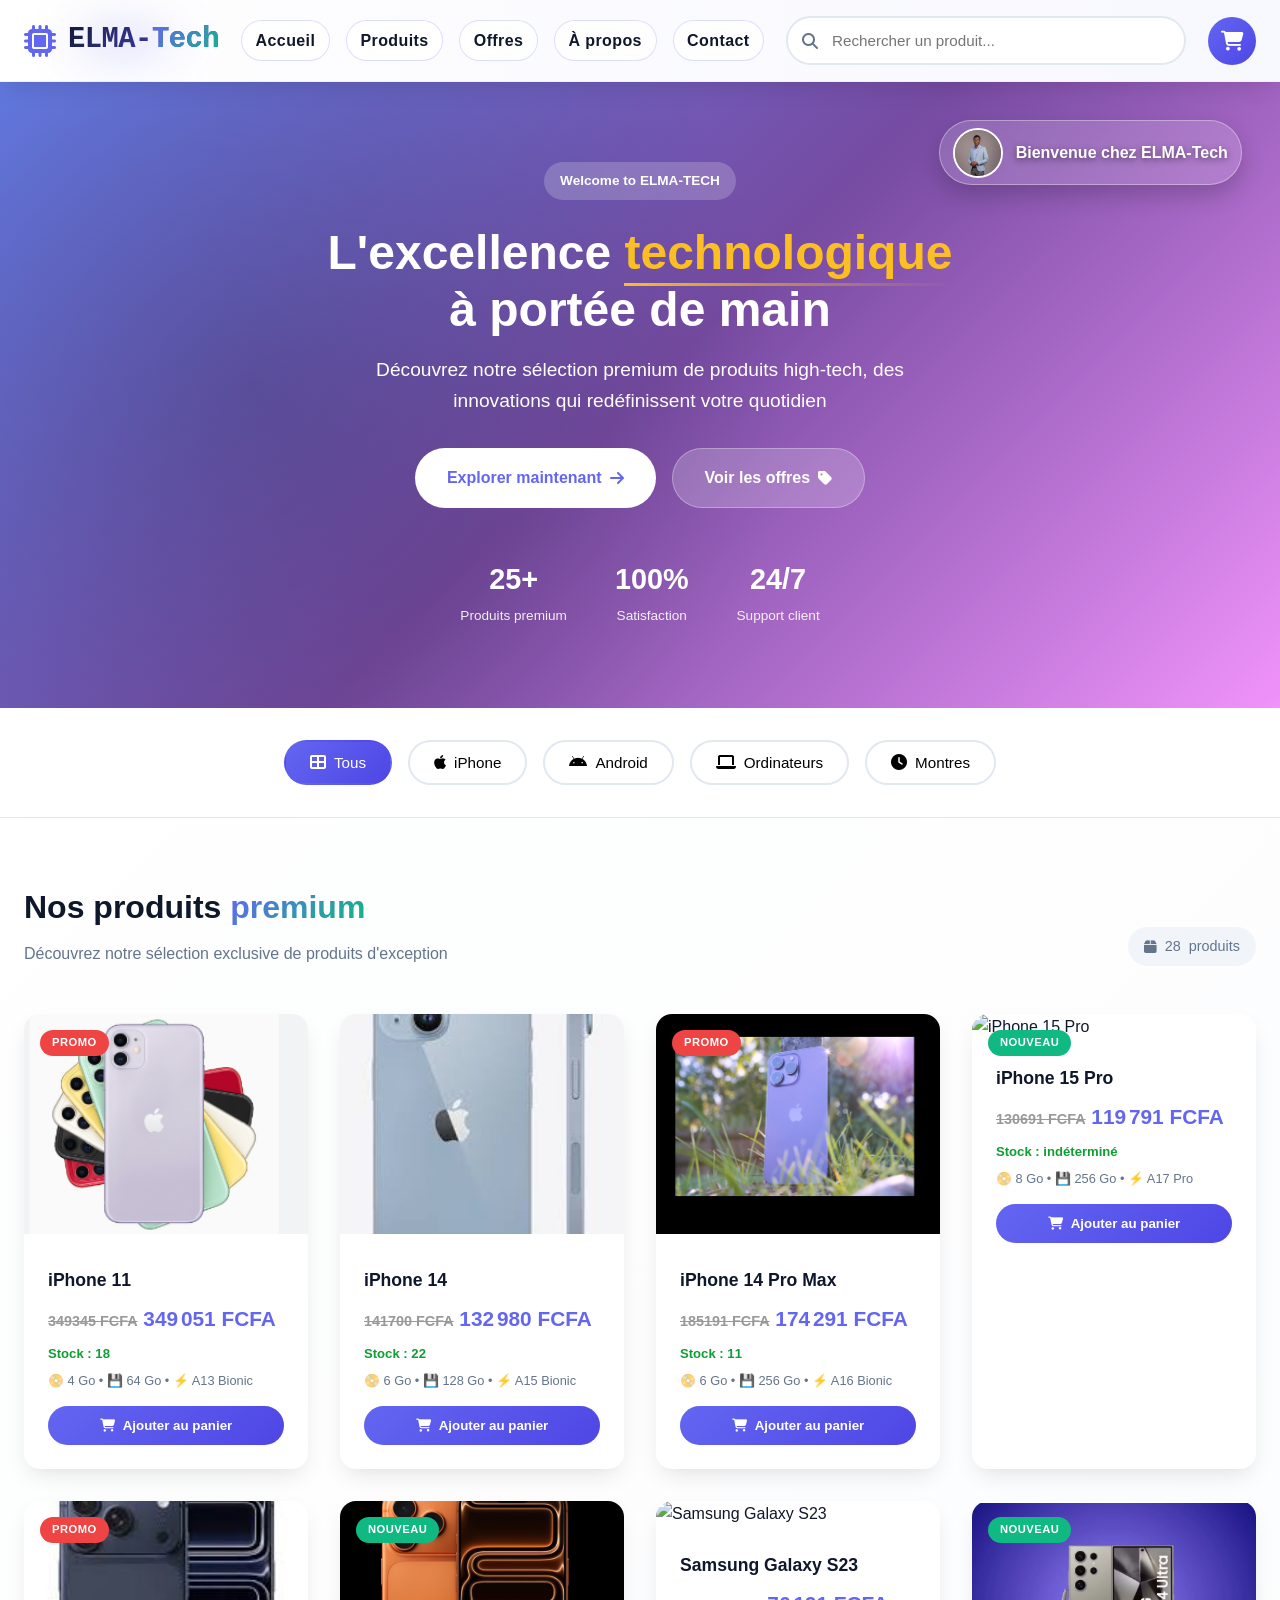
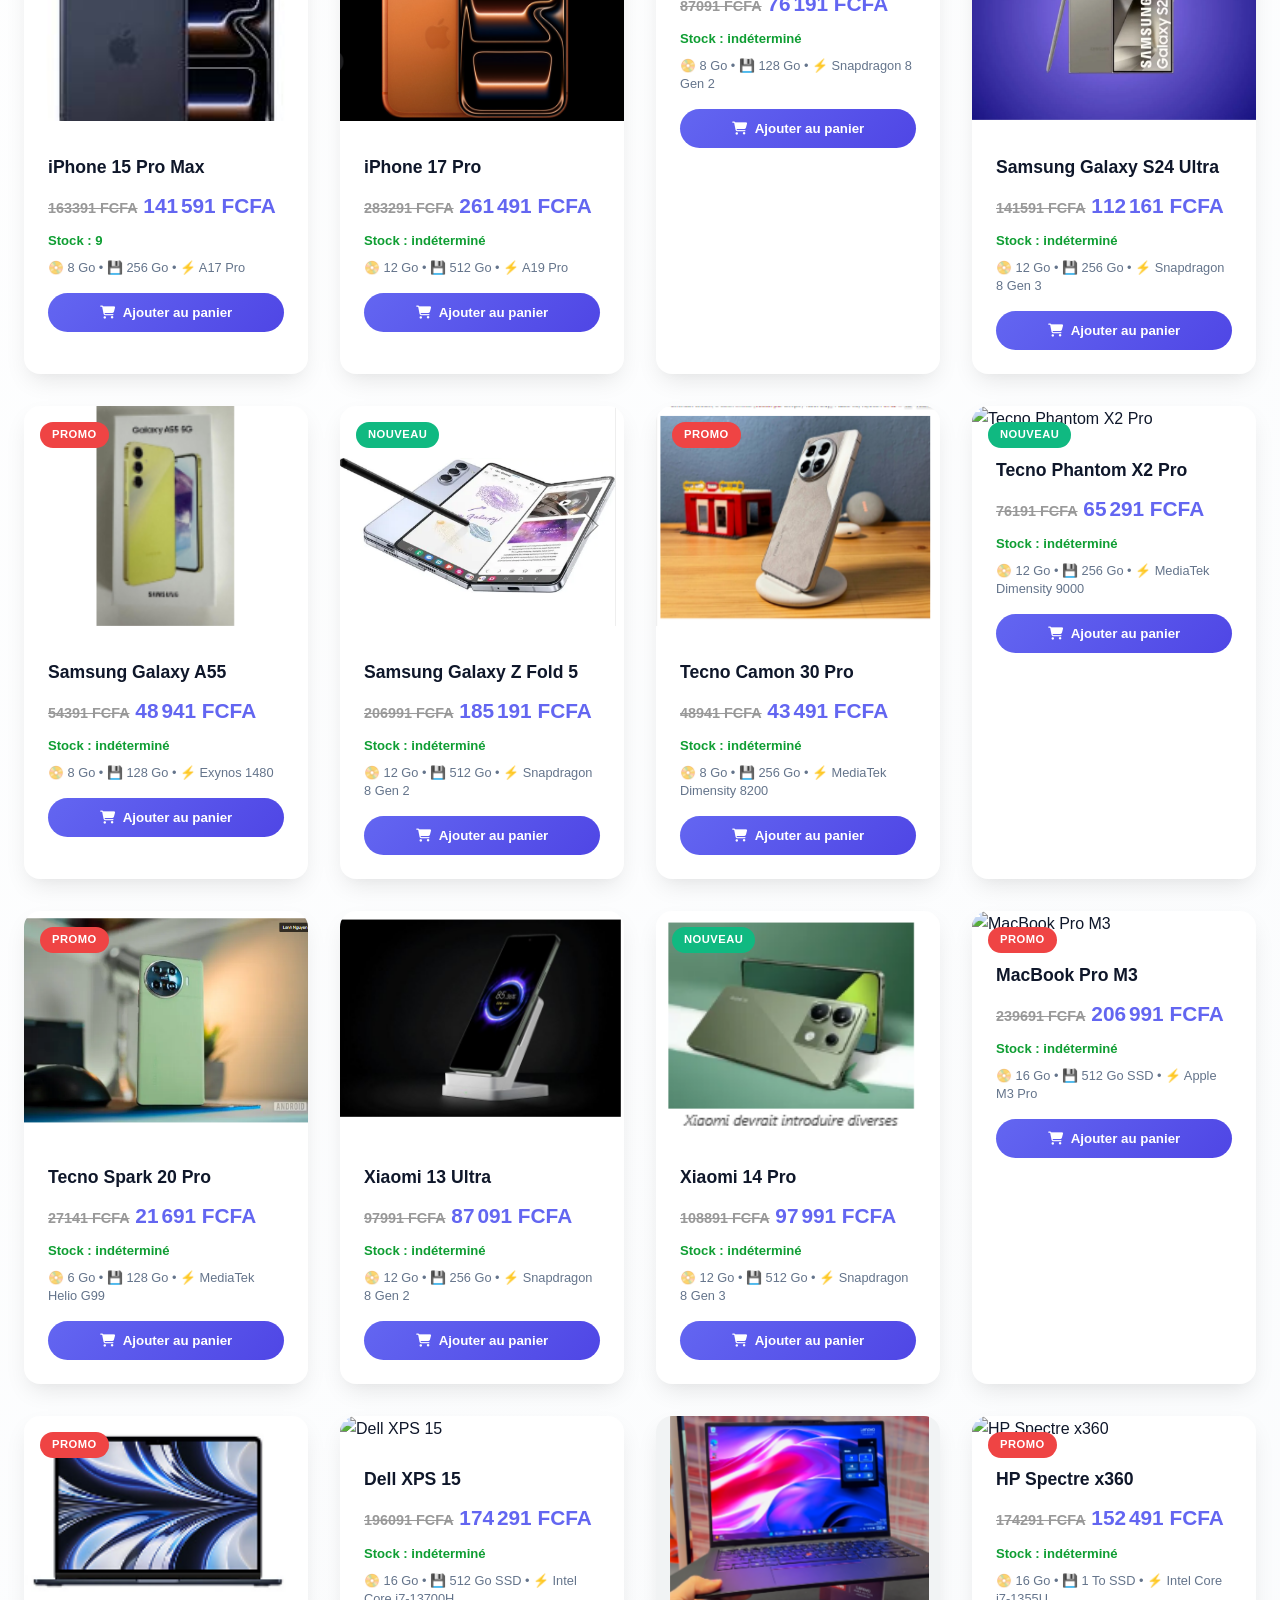
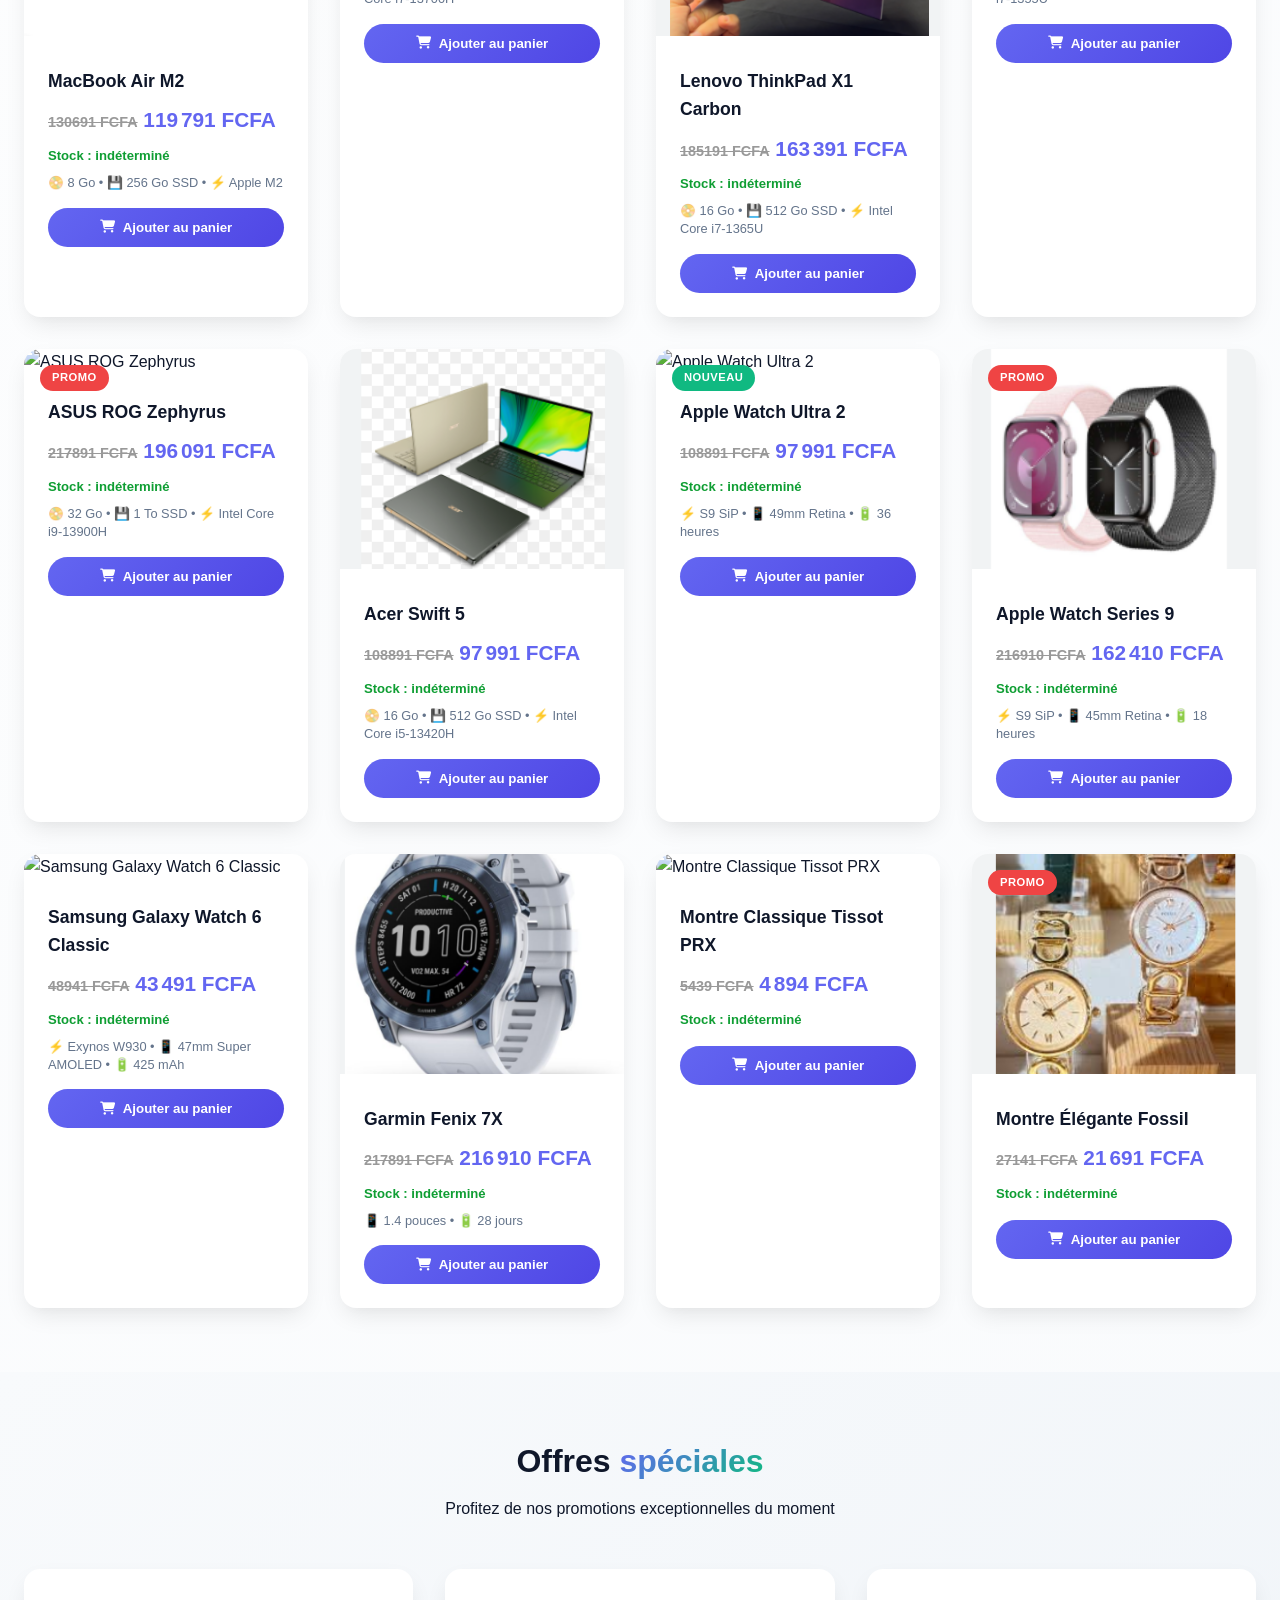
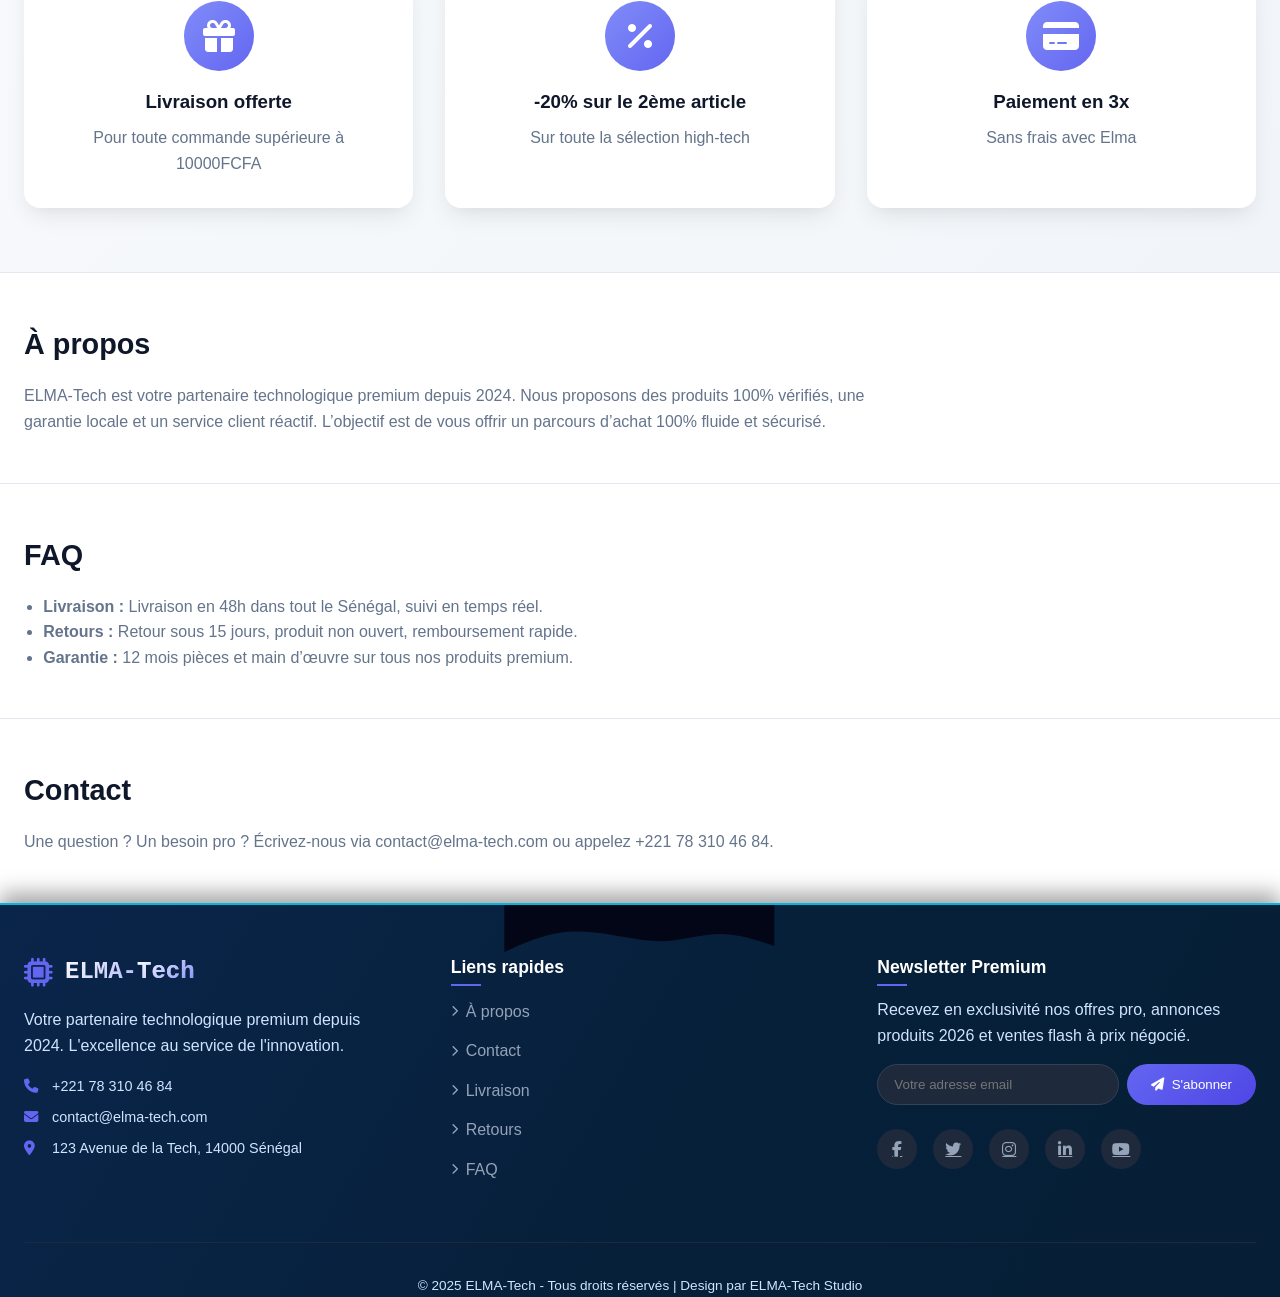
==== commit 77af8e03: "ELMATechHub" ====
--- a/index.html
+++ b/index.html
@@ -19,13 +19,20 @@
         <div class="container">
             <div class="header-content">
                 <div class="logo">
-                    <a href="#">
+                    <a href="index.html">
                         <i class="fas fa-microchip"></i>
                         <span class="logo-text">ELMA-<span class="highlight">Tech</span></span>
                     </a>
                     <div class="logo-glow"></div>
                 </div>
-                
+
+                <nav class="main-nav" aria-label="Navigation principale">
+                    <a href="index.html">Accueil</a>
+                    <a href="products.html">Produits</a>
+                    <a href="index.html#offers">Offres</a>
+                    <a href="about.html">À propos</a>
+                    <a href="contact.html">Contact</a>
+                </nav>
                 <div class="search-bar">
                     <i class="fas fa-search"></i>
                     <input type="text" id="searchInput" placeholder="Rechercher un produit..." aria-label="Rechercher">
@@ -49,6 +56,10 @@
     <section class="hero">
         <div class="hero-overlay"></div>
         <div class="container">
+            <div class="hero-profile-wrapper">
+                <img src="images/elmam.jpeg" alt="Photo de profil" class="hero-profile-photo" onerror="this.src='images/profile.jpg'">
+                <div class="hero-profile-text">Bienvenue chez <strong>ELMA-Tech</strong></div>
+            </div>
             <div class="hero-content">
                 <div class="hero-badge">Welcome to ELMA-TECH</div>
                 <h1>L'excellence <span class="highlight">technologique</span><br>à portée de main</h1>
@@ -155,6 +166,32 @@
         </div>
     </section>
 
+    <!-- Sections complémentaires pour les liens rapides -->
+    <section id="about" class="quick-section">
+        <div class="container">
+            <h2>À propos</h2>
+            <p>ELMA-Tech est votre partenaire technologique premium depuis 2024. Nous proposons des produits 100% vérifiés, une garantie locale et un service client réactif. L’objectif est de vous offrir un parcours d’achat 100% fluide et sécurisé.</p>
+        </div>
+    </section>
+
+    <section id="faq" class="quick-section">
+        <div class="container">
+            <h2>FAQ</h2>
+            <ul class="faq-list">
+                <li><strong>Livraison :</strong> Livraison en 48h dans tout le Sénégal, suivi en temps réel.</li>
+                <li><strong>Retours :</strong> Retour sous 15 jours, produit non ouvert, remboursement rapide.</li>
+                <li><strong>Garantie :</strong> 12 mois pièces et main d’œuvre sur tous nos produits premium.</li>
+            </ul>
+        </div>
+    </section>
+
+    <section id="contact" class="quick-section">
+        <div class="container">
+            <h2>Contact</h2>
+            <p>Une question ? Un besoin pro ? Écrivez-nous via contact@elma-tech.com ou appelez +221 78 310 46 84.</p>
+        </div>
+    </section>
+
     <!-- Footer amélioré -->
     <footer class="footer">
         <div class="footer-waves">
@@ -180,28 +217,17 @@
                 <div class="footer-section">
                     <h3>Liens rapides</h3>
                     <ul>
-                        <li><a href="#"><i class="fas fa-chevron-right"></i> À propos</a></li>
-                        <li><a href="#"><i class="fas fa-chevron-right"></i> Contact</a></li>
-                        <li><a href="#"><i class="fas fa-chevron-right"></i> Livraison</a></li>
-                        <li><a href="#"><i class="fas fa-chevron-right"></i> Retours</a></li>
-                        <li><a href="#"><i class="fas fa-chevron-right"></i> FAQ</a></li>
+                        <li><a href="#about"><i class="fas fa-chevron-right"></i> À propos</a></li>
+                        <li><a href="#contact"><i class="fas fa-chevron-right"></i> Contact</a></li>
+                        <li><a href="#offers"><i class="fas fa-chevron-right"></i> Livraison</a></li>
+                        <li><a href="#faq"><i class="fas fa-chevron-right"></i> Retours</a></li>
+                        <li><a href="#faq"><i class="fas fa-chevron-right"></i> FAQ</a></li>
                     </ul>
                 </div>
                 
-                <div class="footer-section">
-                    <h3>Catégories</h3>
-                    <ul>
-                        <li><a href="#"><i class="fas fa-chevron-right"></i> Smartphones</a></li>
-                        <li><a href="#"><i class="fas fa-chevron-right"></i> Ordinateurs</a></li>
-                        <li><a href="#"><i class="fas fa-chevron-right"></i> Montres</a></li>
-                        <li><a href="#"><i class="fas fa-chevron-right"></i> Accessoires</a></li>
-                        <li><a href="#"><i class="fas fa-chevron-right"></i> Promotions</a></li>
-                    </ul>
-                </div>
-                
-                <div class="footer-section">
-                    <h3>Newsletter</h3>
-                    <p>Recevez nos offres exclusives et nouveautés</p>
+                <div class="footer-section newsletter-emphasis">
+                    <h3>Newsletter Premium</h3>
+                    <p>Recevez en exclusivité nos offres pro, annonces produits 2026 et ventes flash à prix négocié.</p>
                     <form class="newsletter-form" id="newsletterForm">
                         <input type="email" placeholder="Votre adresse email" required>
                         <button type="submit">
@@ -220,12 +246,6 @@
             
             <div class="footer-bottom">
                 <p>&copy; 2025 ELMA-Tech - Tous droits réservés | Design par ELMA-Tech Studio</p>
-                <div class="legal-links">
-                    <a href="#">Mentions légales</a>
-                    <a href="#">Politique de confidentialité</a>
-                    <a href="#">CGV</a>
-                    <a href="#">Cookies</a>
-                </div>
             </div>
         </div>
     </footer>
--- a/css/style.css
+++ b/css/style.css
@@ -24,6 +24,10 @@
     --transition: all 0.3s cubic-bezier(0.4, 0, 0.2, 1);
 }
 
+html {
+    scroll-behavior: smooth;
+}
+
 body {
     font-family: 'Inter', sans-serif;
     line-height: 1.6;
@@ -80,10 +84,129 @@
     display: flex;
     align-items: center;
     justify-content: space-between;
-    gap: 2rem;
+    gap: 1rem;
     position: relative;
     z-index: 2;
 }
+
+.main-nav {
+    display: flex;
+    gap: 1rem;
+    align-items: center;
+    font-weight: 600;
+    letter-spacing: 0.4px;
+}
+
+.main-nav a {
+    text-decoration: none;
+    color: var(--dark-color);
+    padding: 0.45rem 0.85rem;
+    border-radius: 50px;
+    border: 1px solid rgba(99, 102, 241, 0.21);
+    transition: var(--transition);
+    background: rgba(255, 255, 255, 0.8);
+}
+
+.main-nav a:hover {
+    background: linear-gradient(135deg, var(--primary-color), var(--primary-dark));
+    color: white;
+    box-shadow: 0 6px 15px rgba(99, 102, 241, 0.35);
+}
+
+.header-actions {
+    display: flex;
+    align-items: center;
+    gap: 0.6rem;
+}
+
+.header-actions .btn-secondary,
+.header-actions .btn-primary {
+    padding: 0.55rem 1rem;
+    border-radius: 40px;
+    border: 1px solid rgba(99, 102, 241, 0.4);
+    font-weight: 700;
+    text-decoration: none;
+}
+
+.header-actions .btn-secondary {
+    background: transparent;
+    color: white;
+    border-color: #3ddaf7;
+}
+
+.header-actions .btn-primary {
+    background: #3ddaf7;
+    color: #0f172a;
+}
+
+.header-actions .cart-link {
+    color: #e5f9ff;
+    text-decoration: none;
+    font-weight: 600;
+}
+
+.header-actions .cart-link i {
+    margin-right: 0.3rem;
+}
+
+.hero-profile-wrapper {
+    position: absolute;
+    top: 2.4rem;
+    right: 2.4rem;
+    display: flex;
+    align-items: center;
+    gap: 0.8rem;
+    background: rgba(255, 255, 255, 0.15);
+    padding: 0.4rem 0.8rem;
+    border-radius: 999px;
+    border: 1px solid rgba(255, 255, 255, 0.35);
+    backdrop-filter: blur(6px);
+    box-shadow: 0 10px 25px rgba(0, 0, 0, 0.2);
+}
+
+.hero-profile-photo {
+    width: 50px;
+    height: 50px;
+    border-radius: 50%;
+    object-fit: cover;
+    border: 2px solid white;
+}
+
+.hero-profile-text {
+    color: white;
+    font-weight: 600;
+    text-shadow: 0 2px 6px rgba(0,0,0,0.5);
+}
+
+@media (max-width: 1024px) {
+    .main-nav { display: none; }
+    .header-content { flex-wrap: wrap; gap: 1rem; }
+    .hero-profile-wrapper { position: static; display: flex; width: 100%; justify-content: space-between; margin: 0 auto 1rem; }
+    .hero-profile-text { font-size: 0.95rem; }
+    .search-bar { width: 100%; max-width: none; }
+}
+
+@media (max-width: 768px) {
+    .container { padding: 0 16px; }
+    .header { padding: 0.8rem 0; }
+    .hero { padding: 3.5rem 0; }
+    .hero-content h1 { font-size: 2.2rem; }
+    .hero-content p { font-size: 1rem; }
+    .hero-buttons { flex-direction: column; gap: 0.75rem; }
+    .hero-buttons .btn-primary, .hero-buttons .btn-secondary { width: 100%; }
+    .products-grid { grid-template-columns: repeat(auto-fill, minmax(220px, 1fr)); gap: 1rem; }
+    .footer-content { grid-template-columns: 1fr; }
+}
+
+@media (max-width: 480px) {
+    .header-content { flex-direction: column; align-items: stretch; }
+    .hero-content { text-align: center; }
+    .hero-content h1 { font-size: 1.8rem; }
+    .hero-profile-wrapper { justify-content: center; }
+    .product-card { border-radius: 14px; }
+    .modal-content { margin: 10% auto; padding: 1rem; }
+}
+
 
 .logo {
     position: relative;
@@ -575,6 +698,13 @@
     line-height: 1.4;
 }
 
+.product-stock {
+    font-size: 0.82rem;
+    font-weight: 600;
+    color: #0f9e33;
+    margin-top: 0.35rem;
+}
+
 .add-to-cart-btn {
     width: 100%;
     padding: 0.75rem;
@@ -668,15 +798,17 @@
 
 /* Footer amélioré */
 .footer {
-    background: var(--darker-color);
-    color: #94a3b8;
+    background: linear-gradient(120deg, #0a254a 0%, #06203a 55%, #061f36 100%);
+    color: #d0e4ff;
     position: relative;
     overflow: hidden;
+    border-top: 2px solid #05b5db;
+    box-shadow: 0 -10px 20px rgba(0, 0, 0, 0.35);
 }
 
 .footer-waves {
     position: absolute;
-    top: 0;
+    top: -1px;
     left: 0;
     width: 100%;
     overflow: hidden;
@@ -785,6 +917,29 @@
 
 .footer-section ul li a:hover i {
     transform: translateX(3px);
+}
+
+.quick-section {
+    padding: 3rem 0;
+    background: #ffffff;
+    border-top: 1px solid #e2e8f0;
+}
+
+.quick-section h2 {
+    font-size: 1.8rem;
+    color: var(--dark-color);
+    margin-bottom: 1rem;
+}
+
+.quick-section p,
+.quick-section .faq-list {
+    color: var(--gray-color);
+    max-width: 900px;
+}
+
+.quick-section .faq-list {
+    list-style: disc;
+    margin-left: 1.2rem;
 }
 
 .newsletter-form {
@@ -924,7 +1079,7 @@
 
 .modal-product-image {
     width: 100%;
-    height: 250px;
+    max-height: 300px;
     object-fit: cover;
     border-radius: var(--border-radius);
     margin-bottom: 1rem;
@@ -935,27 +1090,70 @@
 }
 
 .modal-price {
-    font-size: 1.5rem;
-    margin: 1rem 0;
-}
-
-.specs-list {
-    margin: 1rem 0;
+    margin: 0.8rem 0;
+    display: flex;
+    align-items: baseline;
+    gap: 0.8rem;
+    font-weight: 800;
+}
+
+.strikethrough {
+    text-decoration: line-through;
+    color: #94a3b8;
+    font-size: 0.95rem;
+}
+
+.current-price {
+    color: #4f46e5;
+    font-size: 1.7rem;
+}
+
+.discount-badge {
+    background: #ede9fe;
+    color: #6941c6;
+    border-radius: 999px;
+    padding: 0.2rem 0.55rem;
+    font-size: 0.85rem;
+    font-weight: 700;
+}
+
+.modal-description {
+    margin-bottom: 1rem;
+    color: #334155;
+    font-size: 1rem;
+}
+
+.modal-meta {
+    display: flex;
+    gap: 1.2rem;
+    flex-wrap: wrap;
+    margin-bottom: 1rem;
+    color: #0f172a;
+    font-weight: 700;
+}
+
+.modal-spec-table {
+    width: 100%;
+    border-collapse: collapse;
+    margin-bottom: 1rem;
     background: #f8fafc;
-    padding: 1rem;
+    border: 1px solid #e2e8f0;
     border-radius: var(--border-radius);
-}
-
-.spec-item {
-    display: flex;
-    justify-content: space-between;
-    padding: 0.5rem 0;
-    border-bottom: 1px solid #e2e8f0;
-}
-
-.spec-item:last-child {
-    border-bottom: none;
-}
+    overflow: hidden;
+}
+
+.modal-spec-table td {
+    border: 1px solid #e2e8f0;
+    padding: 0.75rem 0.9rem;
+    font-size: 0.92rem;
+}
+
+.modal-spec-table td:first-child {
+    width: 40%;
+    font-weight: 700;
+    background: #edf2ff;
+}
+
 
 /* Loading spinner */
 .loading-spinner {
